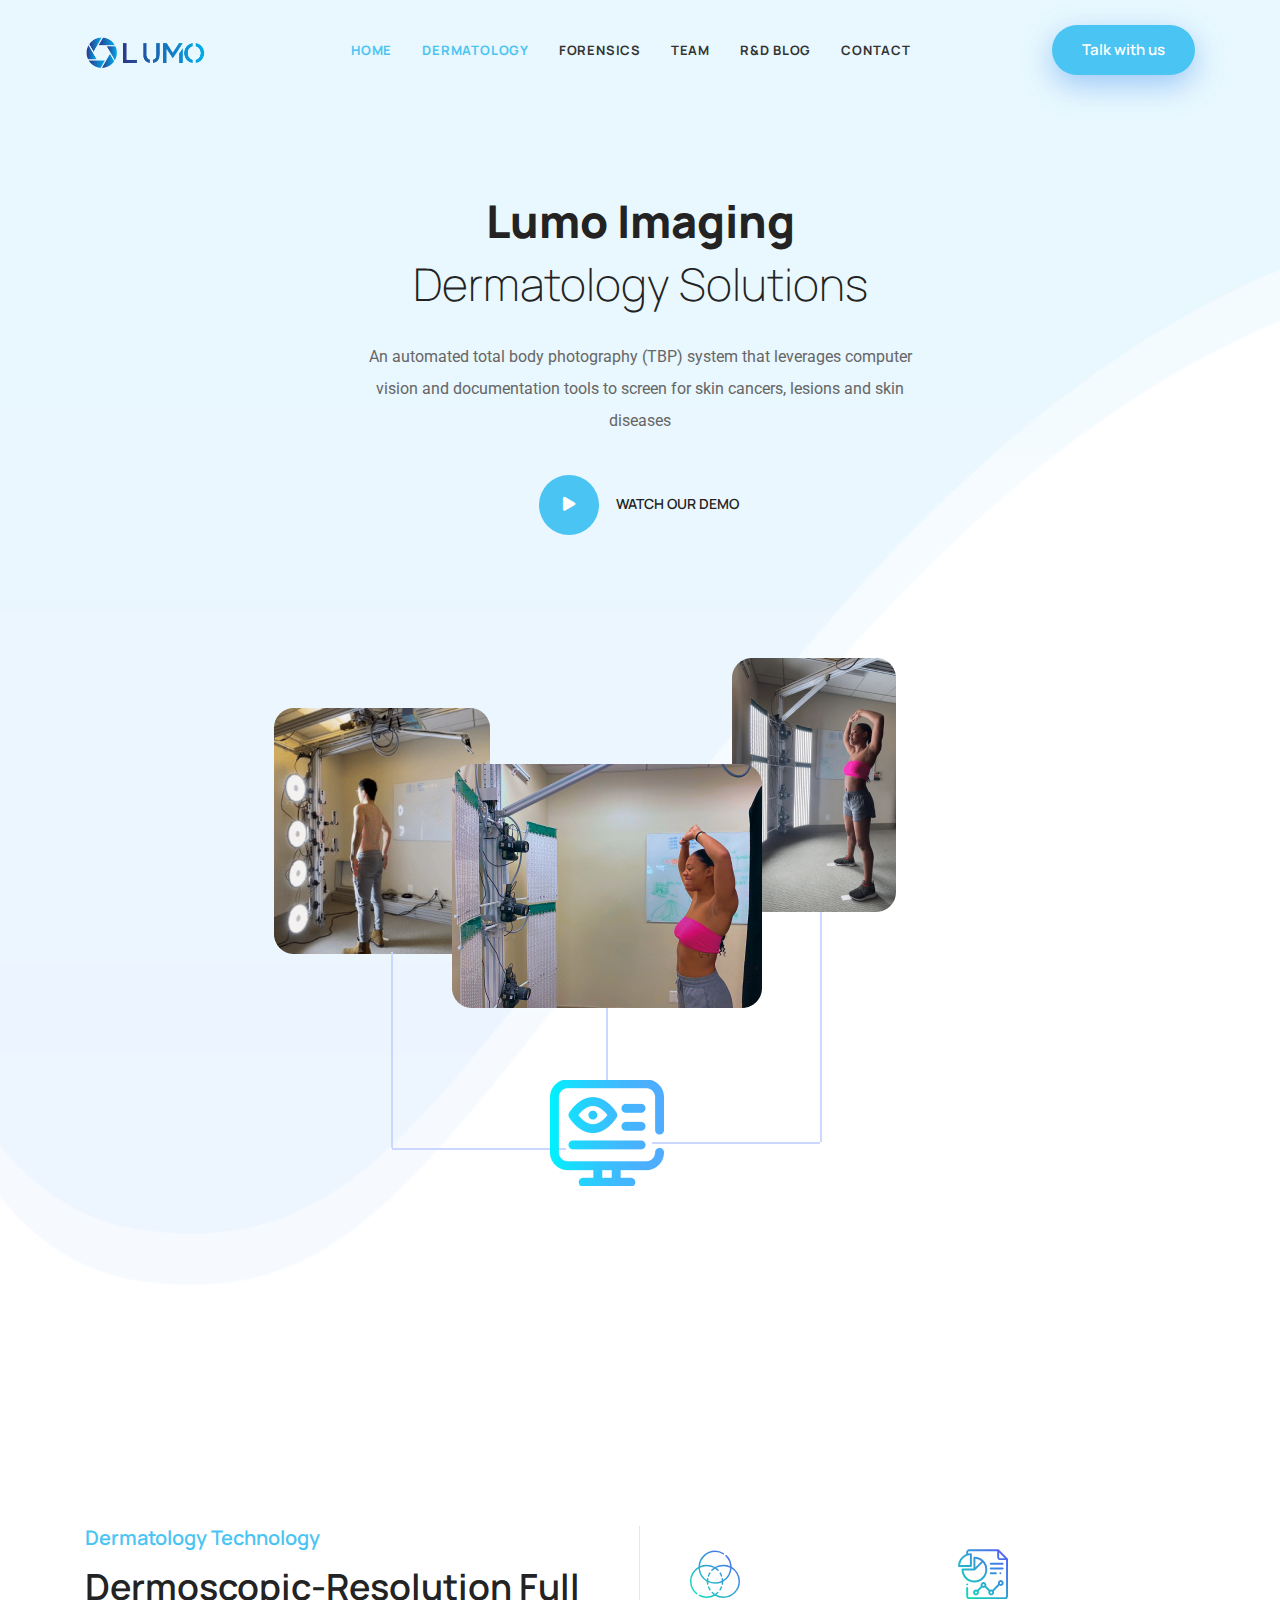
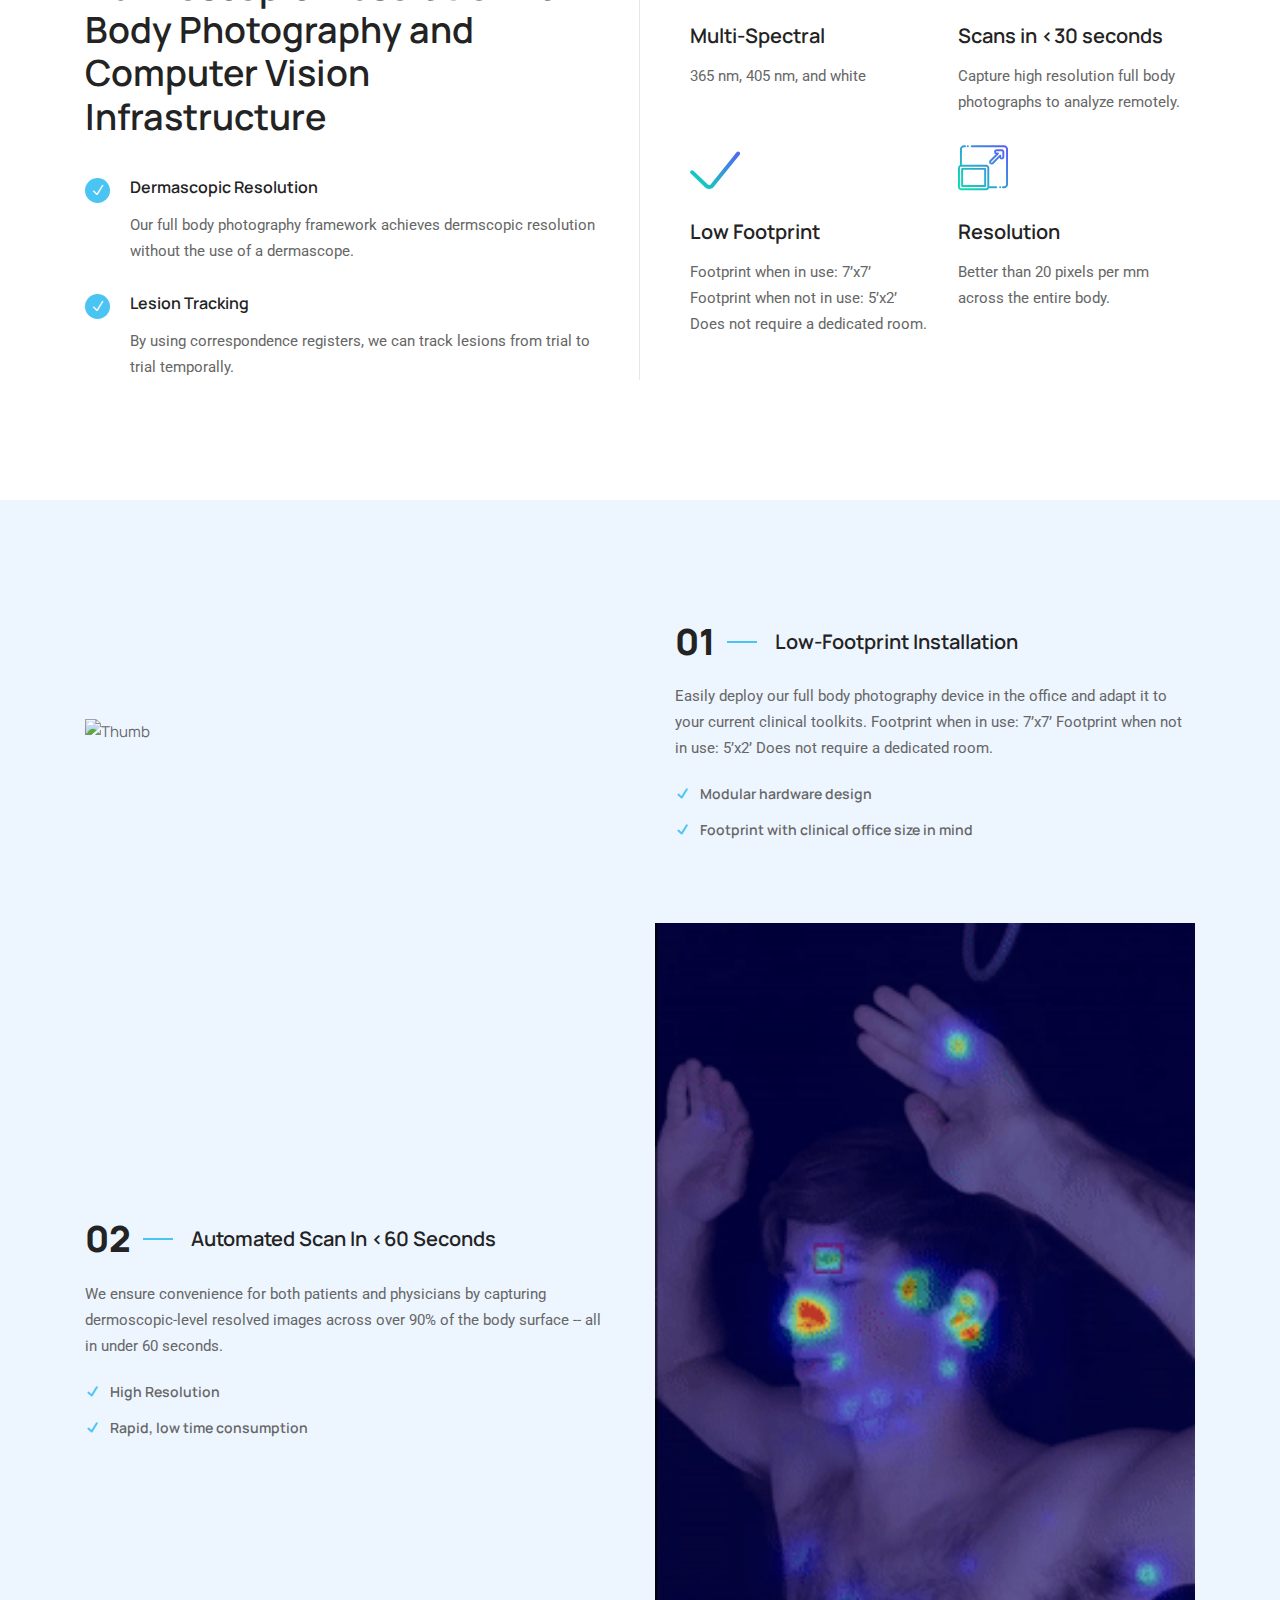
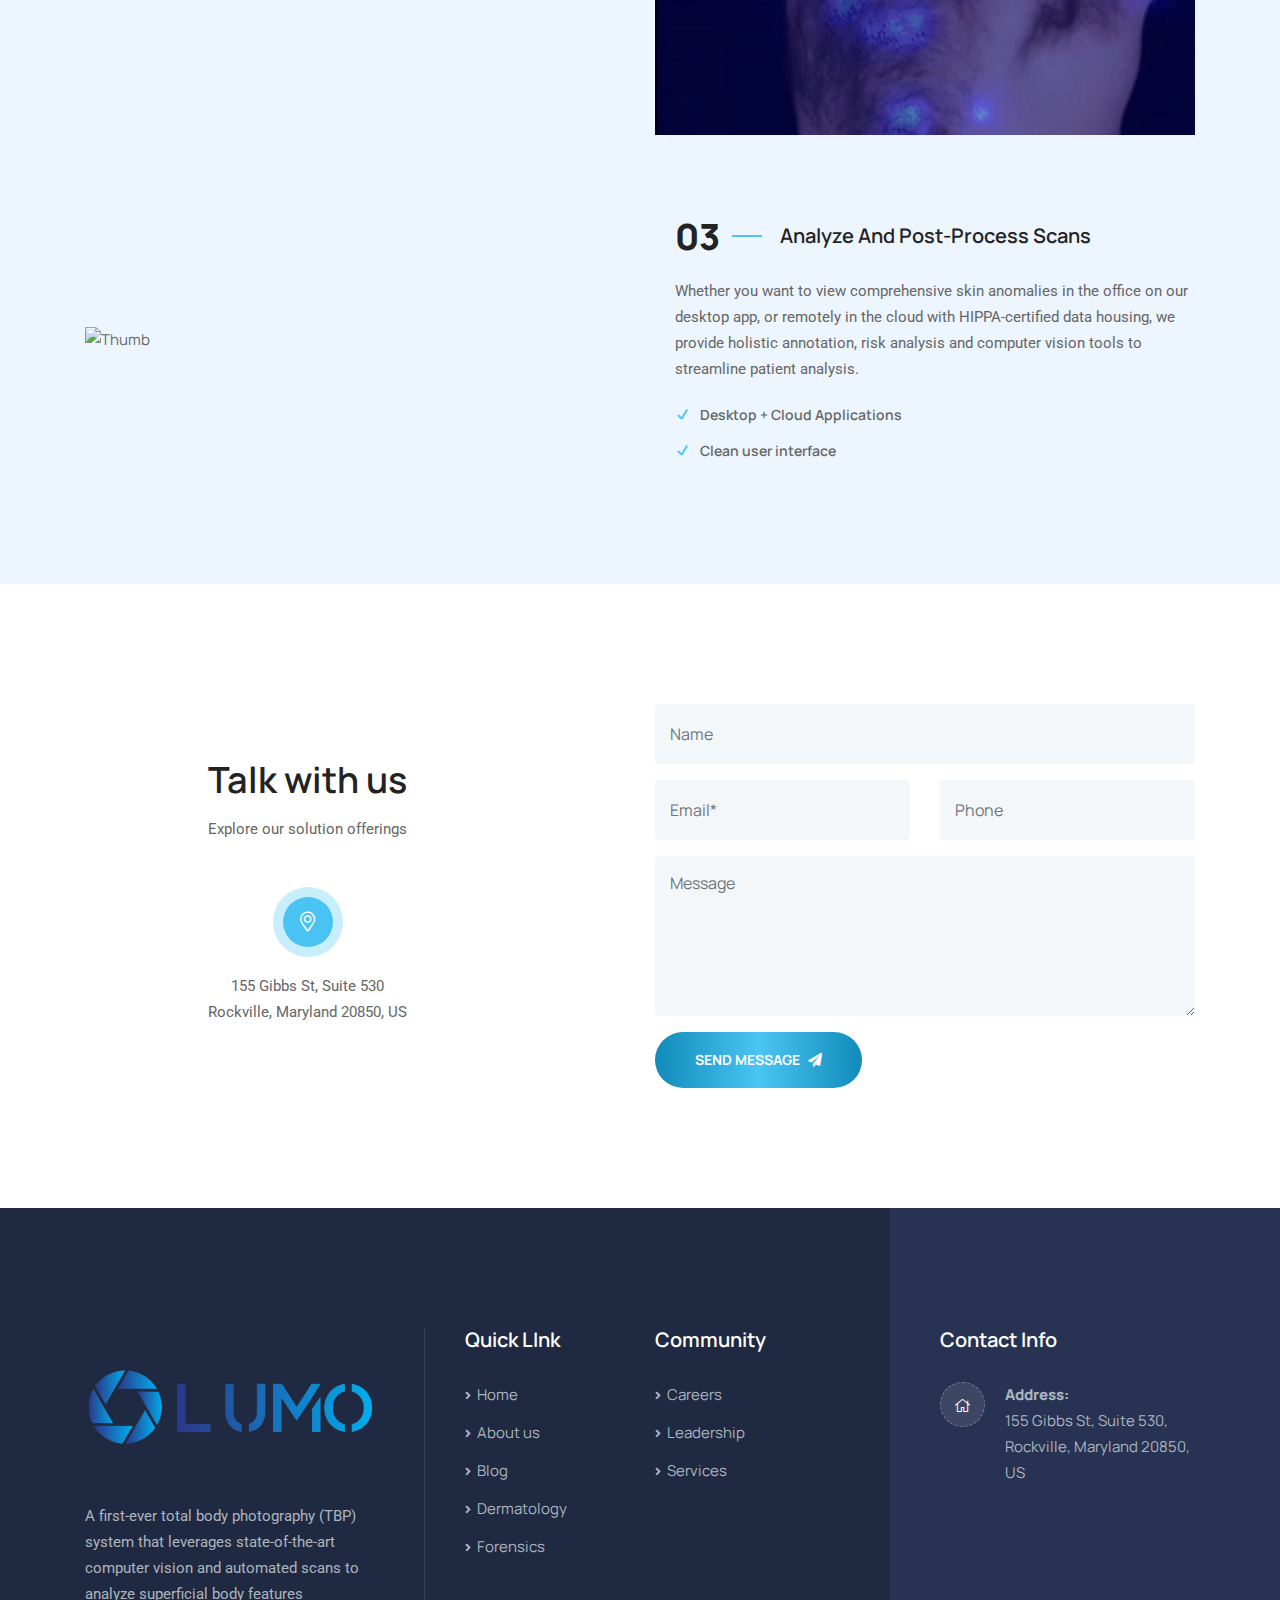
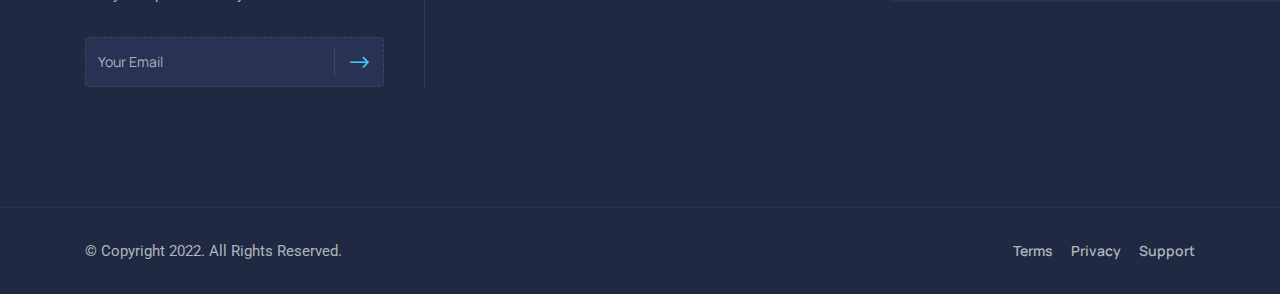
==== dermatology.html @ d95dd2a4 "First final draft of landing page" ====
<!DOCTYPE html>
<html lang="en">

<head>
    <!-- ========== Meta Tags ========== -->
    <meta charset="utf-8">
    <meta http-equiv="X-UA-Compatible" content="IE=edge">
    <meta name="viewport" content="width=device-width, initial-scale=1">
    <meta name="description" content="Lumo Imaging">

    <!-- ========== Page Title ========== -->
    <title>Lumo Imaging - Dermatology</title>

    <!-- ========== Favicon Icon ========== -->
    <link rel="shortcut icon" href="assets/img/lumo-logo.png" type="image/x-icon">

    <!-- ========== Start Stylesheet ========== -->
    <link href="assets/css/bootstrap.min.css" rel="stylesheet" />
    <link href="assets/css/font-awesome.min.css" rel="stylesheet" />
    <link href="assets/css/themify-icons.css" rel="stylesheet" />
    <link href="assets/css/elegant-icons.css" rel="stylesheet" />
    <link href="assets/css/flaticon-set.css" rel="stylesheet" />
    <link href="assets/css/magnific-popup.css" rel="stylesheet" />
    <link href="assets/css/owl.carousel.min.css" rel="stylesheet" />
    <link href="assets/css/owl.theme.default.min.css" rel="stylesheet" />
    <link href="assets/css/animate.css" rel="stylesheet" />
    <link href="assets/css/bootsnav.css" rel="stylesheet" />
    <link href="style.css" rel="stylesheet">
    <link href="assets/css/responsive.css" rel="stylesheet" />
    <!-- ========== End Stylesheet ========== -->

    <!-- HTML5 shim and Respond.js for IE8 support of HTML5 elements and media queries -->
    <!-- WARNING: Respond.js doesn't work if you view the page via file:// -->
    <!--[if lt IE 9]>
      <script src="assets/js/html5/html5shiv.min.js"></script>
      <script src="assets/js/html5/respond.min.js"></script>
    <![endif]-->

</head>

<body>

  <!-- Preloader Start -->
    <div class="se-pre-con"></div>
    <!-- Preloader Ends -->

    <!-- Header 
    ============================================= -->
    <header id="home">

        <!-- Start Navigation -->
        <nav class="navbar navbar-default attr-bg navbar-fixed dark no-background bootsnav">

            <div class="container">

                <!-- Start Atribute Navigation -->
                <div class="attr-nav">
                    <ul>
                        <li class="button"><a href="#">Talk with us</a></li>
                    </ul>
                </div>        
                <!-- End Atribute Navigation -->

                <!-- Start Header Navigation -->
                <div class="navbar-header">
                    <button type="button" class="navbar-toggle" data-toggle="collapse" data-target="#navbar-menu">
                        <i class="fa fa-bars"></i>
                    </button>
                    <a class="navbar-brand" href="index.html">
                        <img src="assets/img/lumo-transp.png" class="logo" alt="Logo">
                    </a>
                </div>
                <!-- End Header Navigation -->

                <!-- Collect the nav links, forms, and other content for toggling -->
                <div class="collapse navbar-collapse" id="navbar-menu">
                    <ul class="nav navbar-nav navbar-center" data-in="#" data-out="#">
                        <li class="dropdown dropdown-right">
                            <a href="index.html" class="dropdown-tole smooth-menu active" data-toggle="" >Home</a>
                            
                        </li>
                        <li>
                            <a class="smooth-menu active" href="dermatology.html">Dermatology</a>
                        </li>
                        <li>
                            <a class="smooth-menu" href="forensics.html">Forensics</a>
                        </li>
                        <li>
                            <a class="smooth-menu" href="index.html#team">Team</a>
                        </li>
                       
                        <li>
                            <a class="smooth-menu" href="index.html#blog">R&D Blog</a>
                        </li>
                        <li>
                            <a class="smooth-menu" href="index.html#contact">Contact</a>
                        </li>
                    </ul>
                </div><!-- /.navbar-collapse -->
            </div>

        </nav>
        <!-- End Navigation -->

    </header>
    <!-- End Header -->

   <!-- Start Banner 
    ============================================= -->
    <div class="banner-area bg-top text-capitalized text-center top-pad-80 auto-height" style="background-image: url(assets/img/shape/2.png);">
        <div class="container">
            <div class="content-box">
                <div class="row align-center">
                    <div class="col-lg-8 offset-lg-2 info">
                        <h2 class="wow fadeInRight" data-wow-defaul="300ms">Lumo Imaging<strong>Dermatology Solutions</strong></h2>
                        <p class="wow fadeInLeft" data-wow-delay="500ms">
                            An automated total body photography (TBP) system that leverages computer vision and documentation tools to screen for skin cancers, lesions and skin diseases
                        </p>
                        <div class="button wow fadeInDown" data-wow-delay="700ms">
                            <a href="https://www.youtube.com/watch?v=owhuBrGIOsE" class="popup-youtube video-btn"><i class="fas fa-play"></i>Watch our demo</a>
                        </div>
                        
                    
                    </div>
                    <div class="col-lg-12">
                        <div class="thumb-inner">
                            <img class="wow fadeInRight" data-wow-delay="900ms" src="assets/img/lumo-derm-img.png" alt="Thumb">
                            
                        </div>
                    </div>
                </div>
            </div>
        </div>
    </div>
    <!-- End Banner -->

    <!-- Star Clients Area
    ============================================= -->
    <div class="clients-area default-padding-top">
        <div class="container">
            <div class="row align-center">
                <div class="col-lg-6 left-info">
                    <ul class="achivement">
                        <li>
                           
                        </li>
                        <li>
                            
                        </li>
                    </ul>
                </div>
              
                
            </div>
        </div>
    </div>
    <!-- End Clients Area -->

    <!-- Star Features Area
    ============================================= -->
        <div id="about" class="about-area default-padding">
        <div class="container">
            <div class="about-items">
                <div class="row align-center">

                    <div class="col-lg-6 default info right-info">
                        <h4>Dermatology Technology</h4>
                        <h2>Dermoscopic-Resolution Full Body Photography and Computer Vision Infrastructure</h2>
                        <ul>
                            <li>
                                <h5>Dermascopic Resolution</h5>
                                <p>
                                    Our full body photography framework achieves dermscopic resolution without the use of a dermascope.
                            </li>
                            <li>
                                <h5>Lesion Tracking</h5>
                                <p>
                                    By using correspondence registers, we can track lesions from trial to trial temporally.
                                </p>
                            </li>
                        </ul>
                    </div>
                
                    <div class="col-lg-6 features-content">
                        <div class="row">
                            <div class="col-lg-6 col-md-6">
                                <div class="item">
                                    <i class="flaticon-rgb"></i>
                                    <h4>Multi-Spectral</h4>
                                    <p>
                                        365 nm, 405 nm, and white
                                    </p>
                                </div>
                            </div>
                            <div class="col-lg-6 col-md-6">
                                <div class="item">
                                    <i class="flaticon-analysis"></i>
                                    <h4>Scans in <30 seconds </h4>
                                    <p>
                                       Capture high resolution full body photographs to analyze remotely.
                                    </p>
                                </div>
                            </div>
                            <div class="col-lg-6 col-md-6">
                                <div class="item">
                                    <i class="flaticon-check"></i>
                                    <h4>Low Footprint</h4>
                                    <p>
                                        Footprint when in use: 7’x7’ Footprint when not in use: 5’x2’ Does not require a dedicated room.  
                                    </p>
                                </div>
                            </div>
                            <div class="col-lg-6 col-md-6">
                                <div class="item">
                                    <i class="flaticon-resolution-2"></i>
                                    <h4>Resolution</h4>
                                    <p>
                                        Better than 20 pixels per mm across the entire body.
                                    </p>
                                </div>
                            </div>
                        </div>
                    </div>

                </div>
            </div>
        </div>
    </div>
    <!-- End About -->


    <!-- Start Overview 
    ============================================= -->
    <div id="overview" class="overview-grid-area relative default-padding bg-gray">
        <div class="container">
            <!-- Single Item -->
            <div class="single-item">
                <div class="row align-center">
                    <div class="col-lg-6 thumb">
                        <img src="assets/img/lumoscangif-2.gif" alt="Thumb">
                    </div>
                    <div class="col-lg-6 info">
                        <h4><span>01</span> Low-Footprint Installation</h4>
                        <p>
                        Easily deploy our full body photography device in the office and adapt it to your current clinical toolkits. Footprint when in use: 7’x7’ Footprint when not in use: 5’x2’ Does not require a dedicated room.
                        </p>
                        <ul>
                            <li>Modular hardware design</li>
                            <li>Footprint with clinical office size in mind</li>
                        </ul>
                    </div>
                </div>
            </div>
            <!-- Single Item -->
            <!-- Single Item -->
            <div class="single-item">
                <div class="row align-center">
                    <div class="col-lg-6 thumb order-lg-last">
                        <img src="assets/img/lumo-saliency-gif-1.gif" alt="Thumb" width = "150%">
                    </div>
                    <div class="col-lg-6 info order-lg-first">
                        <h4><span>02</span>Automated Scan in <60 seconds </h4>
                        <p>
                            We ensure convenience for both patients and physicians by capturing dermoscopic-level resolved images across over 90% of the body surface -- all in under 60 seconds.
                        </p>
                        <ul>
                            <li>High Resolution</li>
                            <li>Rapid, low time consumption</li>
                        </ul>
                    </div>
                </div>
            </div>
            <!-- Single Item -->
            <!-- Single Item -->
            <div class="single-item">
                <div class="row align-center">
                    <div class="col-lg-6 thumb">
                        <img src="assets/img/lumo-ui-gif.gif" alt="Thumb" height = "120%">
                    </div>
                    <div class="col-lg-6 info">
                        <h4><span>03</span> Analyze and Post-Process Scans</h4>
                        <p>
                            Whether you want to view comprehensive skin anomalies in the office on our desktop app, or remotely in the cloud with HIPPA-certified data housing, we provide holistic annotation, risk analysis and computer vision tools to streamline patient analysis.
                        </p>
                        <ul>
                            <li>Desktop + Cloud Applications</li>
                            <li>Clean user interface</li>
                        </ul>
                    </div>
                </div>
            </div>
            <!-- Single Item -->
        </div>
    </div>
    <!-- End Features Area -->

    <!-- Start Overview 
    ============================================= -->
   
    <!-- End Overview -->

     <!-- Star Advanced Features Area
    ============================================= -->
   
    <!-- End Advanced Features Area -->

    <!-- Start Process Area 
    ============================================= -->
   
    <!-- End Process Area -->

    <!-- Start Team 
    ============================================= -->
   
    <!-- End Team Area -->

    <!-- Start Testimonials 
    ============================================= -->
   
    <!-- End Testimonials Area -->

    <!-- Start Pricing 
    ============================================= -->
    
    <!-- End Pricing Area -->

    <!-- Start Blog 
    ============================================= -->
   
    <!-- End Blog -->

    <!-- Start Contact Area 
    ============================================= -->
    <div id="contact" class="contact-area default-padding">
        <div class="container">
            <div class="row align-center">
                <div class="col-lg-5 info">
                    <h2>Talk with us</h2>
                    <p>
                        Explore our solution offerings
                    </p>
                    <ul>
                        <li>
                            <i class="fas fa-map-marker-alt"></i>
                            <p>
                                155 Gibbs St, Suite 530 <br>Rockville, Maryland 20850, US
                            </p>
                        </li>
                        
                    </ul>
                </div>
                <div class="col-lg-6 offset-lg-1 contact-form-box">
                    <div class="form-box">
                        <form action="assets/mail/contact.php" method="POST" class="contact-form">
                            <div class="row">
                                <div class="col-lg-12">
                                    <div class="form-group">
                                        <input class="form-control" id="name" name="name" placeholder="Name" type="text">
                                        <span class="alert-error"></span>
                                    </div>
                                </div>
                            </div>
                            <div class="row">
                                <div class="col-lg-6">
                                    <div class="form-group">
                                        <input class="form-control" id="email" name="email" placeholder="Email*" type="email">
                                        <span class="alert-error"></span>
                                    </div>
                                </div>
                                <div class="col-lg-6">
                                    <div class="form-group">
                                        <input class="form-control" id="phone" name="phone" placeholder="Phone" type="text">
                                        <span class="alert-error"></span>
                                    </div>
                                </div>
                            </div>
                            <div class="row">
                                <div class="col-lg-12">
                                    <div class="form-group comments">
                                        <textarea class="form-control" id="comments" name="comments" placeholder="Message"></textarea>
                                    </div>
                                </div>
                            </div>
                            <div class="row">
                                <div class="col-lg-12">
                                    <button type="submit" name="submit" id="submit">
                                        Send Message <i class="fa fa-paper-plane"></i>
                                    </button>
                                </div>
                            </div>
                            <!-- Alert Message -->
                            <div class="col-lg-12 alert-notification">
                                <div id="message" class="alert-msg"></div>
                            </div>
                        </form>
                    </div>
                </div>
            </div>
        </div>
    </div>
    <!-- End Contact Area -->

    <!-- Start Footer 
    ============================================= -->
    <footer class="bg-dark text-light">
        <div class="container">
            <div class="f-items default-padding">
                <div class="row">
                    <div class="col-lg-4 col-md-6 item">
                        <div class="f-item about">
                            <img src="assets/img/lumo-transp.png" alt="Logo">
                            <p>
                               A first-ever total body photography (TBP) system that leverages state-of-the-art computer vision and automated scans to analyze superficial body features
                            </p>
                            <form action="#">
                                <input type="email" placeholder="Your Email" class="form-control" name="email">
                                <button type="submit"> <i class="arrow_right"></i></button>  
                            </form>
                        </div>
                    </div>
                    <div class="col-lg-2 col-md-6 item">
                        <div class="f-item link">
                            <h4 class="widget-title">Quick LInk</h4>
                            <ul>
                                <li>
                                    <a href="index.html"><i class="fas fa-angle-right"></i> Home</a>
                                </li>
                                <li>
                                    <a href="#"><i class="fas fa-angle-right"></i> About us</a>
                                </li>
                              
                                
                                <li>
                                    <a href="#"><i class="fas fa-angle-right"></i> Blog</a>
                                </li>
                                
                                <li>
                                    <a href="#"><i class="fas fa-angle-right"></i> Dermatology</a>
                                </li>
                                
                                <li>
                                    <a href="#"><i class="fas fa-angle-right"></i> Forensics</a>
                                </li>
                               
                            </ul>
                        </div>
                    </div>
                    <div class="col-lg-3 col-md-6 item">
                        <div class="f-item link">
                            <h4 class="widget-title">Community</h4>
                            <ul>
                                <li>
                                    <a href="#"><i class="fas fa-angle-right"></i> Careers</a>
                                </li>
                                <li>
                                    <a href="#"><i class="fas fa-angle-right"></i> Leadership</a>
                                </li>
                               
                                <li>
                                    <a href="#"><i class="fas fa-angle-right"></i> Services</a>
                                </li>
                                
                            
                            </ul>
                        </div>
                    </div>
                    <div class="col-lg-3 col-md-6 item">
                        <div class="f-item contact-widget">
                            <h4 class="widget-title">Contact Info</h4>
                            <div class="address">
                                <ul>
                                    <li>
                                        <div class="icon">
                                            <i class="fas fa-home"></i>
                                        </div>
                                        <div class="content">
                                            <strong>Address:</strong>
                                            155 Gibbs St, Suite 530, Rockville, Maryland 20850, US
                                        </div>
                                    </li>
                                   
                                        
                                    
                                </ul>
                            </div>
                        </div>
                    </div>
                </div>
            </div>
        </div>
        <!-- Start Footer Bottom -->
        <div class="footer-bottom">
            <div class="container">
                <div class="row">
                    <div class="col-lg-6">
                        <p>&copy; Copyright 2022. All Rights Reserved.</p>
                    </div>
                    <div class="col-lg-6 text-right link">
                        <ul>
                            <li>
                                <a href="#">Terms</a>
                            </li>
                            <li>
                                <a href="#">Privacy</a>
                            </li>
                            <li>
                                <a href="#">Support</a>
                            </li>
                        </ul>
                    </div>
                </div>
            </div>
        </div>
        <!-- End Footer Bottom -->
    </footer>
    <!-- End Footer -->
    
    <!-- jQuery Frameworks
    ============================================= -->
    <script src="assets/js/jquery-1.12.4.min.js"></script>
    <script src="assets/js/popper.min.js"></script>
    <script src="assets/js/bootstrap.min.js"></script>
    <script src="assets/js/jquery.appear.js"></script>
    <script src="assets/js/jquery.easing.min.js"></script>
    <script src="assets/js/jquery.magnific-popup.min.js"></script>
    <script src="assets/js/modernizr.custom.13711.js"></script>
    <script src="assets/js/owl.carousel.min.js"></script>
    <script src="assets/js/wow.min.js"></script>
    <script src="assets/js/progress-bar.min.js"></script>
    <script src="assets/js/isotope.pkgd.min.js"></script>
    <script src="assets/js/imagesloaded.pkgd.min.js"></script>
    <script src="assets/js/count-to.js"></script>
    <script src="assets/js/YTPlayer.min.js"></script>
    <script src="assets/js/bootsnav.js"></script>
    <script src="assets/js/main.js"></script>

</body>
</html>
---- assets/css/themify-icons.css ----
@font-face {
	font-family: 'themify';
	src:url('../fonts/themify.eot?-fvbane');
	src:url('../fonts/themify.eot?#iefix-fvbane') format('embedded-opentype'),
		url('../fonts/themify.woff?-fvbane') format('woff'),
		url('../fonts/themify.ttf?-fvbane') format('truetype'),
		url('../fonts/themify.svg?-fvbane#themify') format('svg');
	font-weight: normal;
	font-style: normal;
}

[class^="ti-"], [class*=" ti-"] {
	font-family: 'themify';
	speak: none;
	font-style: normal;
	font-weight: normal;
	font-variant: normal;
	text-transform: none;
	line-height: 1;

	/* Better Font Rendering =========== */
	-webkit-font-smoothing: antialiased;
	-moz-osx-font-smoothing: grayscale;
}

.ti-wand:before {
	content: "\e600";
}
.ti-volume:before {
	content: "\e601";
}
.ti-user:before {
	content: "\e602";
}
.ti-unlock:before {
	content: "\e603";
}
.ti-unlink:before {
	content: "\e604";
}
.ti-trash:before {
	content: "\e605";
}
.ti-thought:before {
	content: "\e606";
}
.ti-target:before {
	content: "\e607";
}
.ti-tag:before {
	content: "\e608";
}
.ti-tablet:before {
	content: "\e609";
}
.ti-star:before {
	content: "\e60a";
}
.ti-spray:before {
	content: "\e60b";
}
.ti-signal:before {
	content: "\e60c";
}
.ti-shopping-cart:before {
	content: "\e60d";
}
.ti-shopping-cart-full:before {
	content: "\e60e";
}
.ti-settings:before {
	content: "\e60f";
}
.ti-search:before {
	content: "\e610";
}
.ti-zoom-in:before {
	content: "\e611";
}
.ti-zoom-out:before {
	content: "\e612";
}
.ti-cut:before {
	content: "\e613";
}
.ti-ruler:before {
	content: "\e614";
}
.ti-ruler-pencil:before {
	content: "\e615";
}
.ti-ruler-alt:before {
	content: "\e616";
}
.ti-bookmark:before {
	content: "\e617";
}
.ti-bookmark-alt:before {
	content: "\e618";
}
.ti-reload:before {
	content: "\e619";
}
.ti-plus:before {
	content: "\e61a";
}
.ti-pin:before {
	content: "\e61b";
}
.ti-pencil:before {
	content: "\e61c";
}
.ti-pencil-alt:before {
	content: "\e61d";
}
.ti-paint-roller:before {
	content: "\e61e";
}
.ti-paint-bucket:before {
	content: "\e61f";
}
.ti-na:before {
	content: "\e620";
}
.ti-mobile:before {
	content: "\e621";
}
.ti-minus:before {
	content: "\e622";
}
.ti-medall:before {
	content: "\e623";
}
.ti-medall-alt:before {
	content: "\e624";
}
.ti-marker:before {
	content: "\e625";
}
.ti-marker-alt:before {
	content: "\e626";
}
.ti-arrow-up:before {
	content: "\e627";
}
.ti-arrow-right:before {
	content: "\e628";
}
.ti-arrow-left:before {
	content: "\e629";
}
.ti-arrow-down:before {
	content: "\e62a";
}
.ti-lock:before {
	content: "\e62b";
}
.ti-location-arrow:before {
	content: "\e62c";
}
.ti-link:before {
	content: "\e62d";
}
.ti-layout:before {
	content: "\e62e";
}
.ti-layers:before {
	content: "\e62f";
}
.ti-layers-alt:before {
	content: "\e630";
}
.ti-key:before {
	content: "\e631";
}
.ti-import:before {
	content: "\e632";
}
.ti-image:before {
	content: "\e633";
}
.ti-heart:before {
	content: "\e634";
}
.ti-heart-broken:before {
	content: "\e635";
}
.ti-hand-stop:before {
	content: "\e636";
}
.ti-hand-open:before {
	content: "\e637";
}
.ti-hand-drag:before {
	content: "\e638";
}
.ti-folder:before {
	content: "\e639";
}
.ti-flag:before {
	content: "\e63a";
}
.ti-flag-alt:before {
	content: "\e63b";
}
.ti-flag-alt-2:before {
	content: "\e63c";
}
.ti-eye:before {
	content: "\e63d";
}
.ti-export:before {
	content: "\e63e";
}
.ti-exchange-vertical:before {
	content: "\e63f";
}
.ti-desktop:before {
	content: "\e640";
}
.ti-cup:before {
	content: "\e641";
}
.ti-crown:before {
	content: "\e642";
}
.ti-comments:before {
	content: "\e643";
}
.ti-comment:before {
	content: "\e644";
}
.ti-comment-alt:before {
	content: "\e645";
}
.ti-close:before {
	content: "\e646";
}
.ti-clip:before {
	content: "\e647";
}
.ti-angle-up:before {
	content: "\e648";
}
.ti-angle-right:before {
	content: "\e649";
}
.ti-angle-left:before {
	content: "\e64a";
}
.ti-angle-down:before {
	content: "\e64b";
}
.ti-check:before {
	content: "\e64c";
}
.ti-check-box:before {
	content: "\e64d";
}
.ti-camera:before {
	content: "\e64e";
}
.ti-announcement:before {
	content: "\e64f";
}
.ti-brush:before {
	content: "\e650";
}
.ti-briefcase:before {
	content: "\e651";
}
.ti-bolt:before {
	content: "\e652";
}
.ti-bolt-alt:before {
	content: "\e653";
}
.ti-blackboard:before {
	content: "\e654";
}
.ti-bag:before {
	content: "\e655";
}
.ti-move:before {
	content: "\e656";
}
.ti-arrows-vertical:before {
	content: "\e657";
}
.ti-arrows-horizontal:before {
	content: "\e658";
}
.ti-fullscreen:before {
	content: "\e659";
}
.ti-arrow-top-right:before {
	content: "\e65a";
}
.ti-arrow-top-left:before {
	content: "\e65b";
}
.ti-arrow-circle-up:before {
	content: "\e65c";
}
.ti-arrow-circle-right:before {
	content: "\e65d";
}
.ti-arrow-circle-left:before {
	content: "\e65e";
}
.ti-arrow-circle-down:before {
	content: "\e65f";
}
.ti-angle-double-up:before {
	content: "\e660";
}
.ti-angle-double-right:before {
	content: "\e661";
}
.ti-angle-double-left:before {
	content: "\e662";
}
.ti-angle-double-down:before {
	content: "\e663";
}
.ti-zip:before {
	content: "\e664";
}
.ti-world:before {
	content: "\e665";
}
.ti-wheelchair:before {
	content: "\e666";
}
.ti-view-list:before {
	content: "\e667";
}
.ti-view-list-alt:before {
	content: "\e668";
}
.ti-view-grid:before {
	content: "\e669";
}
.ti-uppercase:before {
	content: "\e66a";
}
.ti-upload:before {
	content: "\e66b";
}
.ti-underline:before {
	content: "\e66c";
}
.ti-truck:before {
	content: "\e66d";
}
.ti-timer:before {
	content: "\e66e";
}
.ti-ticket:before {
	content: "\e66f";
}
.ti-thumb-up:before {
	content: "\e670";
}
.ti-thumb-down:before {
	content: "\e671";
}
.ti-text:before {
	content: "\e672";
}
.ti-stats-up:before {
	content: "\e673";
}
.ti-stats-down:before {
	content: "\e674";
}
.ti-split-v:before {
	content: "\e675";
}
.ti-split-h:before {
	content: "\e676";
}
.ti-smallcap:before {
	content: "\e677";
}
.ti-shine:before {
	content: "\e678";
}
.ti-shift-right:before {
	content: "\e679";
}
.ti-shift-left:before {
	content: "\e67a";
}
.ti-shield:before {
	content: "\e67b";
}
.ti-notepad:before {
	content: "\e67c";
}
.ti-server:before {
	content: "\e67d";
}
.ti-quote-right:before {
	content: "\e67e";
}
.ti-quote-left:before {
	content: "\e67f";
}
.ti-pulse:before {
	content: "\e680";
}
.ti-printer:before {
	content: "\e681";
}
.ti-power-off:before {
	content: "\e682";
}
.ti-plug:before {
	content: "\e683";
}
.ti-pie-chart:before {
	content: "\e684";
}
.ti-paragraph:before {
	content: "\e685";
}
.ti-panel:before {
	content: "\e686";
}
.ti-package:before {
	content: "\e687";
}
.ti-music:before {
	content: "\e688";
}
.ti-music-alt:before {
	content: "\e689";
}
.ti-mouse:before {
	content: "\e68a";
}
.ti-mouse-alt:before {
	content: "\e68b";
}
.ti-money:before {
	content: "\e68c";
}
.ti-microphone:before {
	content: "\e68d";
}
.ti-menu:before {
	content: "\e68e";
}
.ti-menu-alt:before {
	content: "\e68f";
}
.ti-map:before {
	content: "\e690";
}
.ti-map-alt:before {
	content: "\e691";
}
.ti-loop:before {
	content: "\e692";
}
.ti-location-pin:before {
	content: "\e693";
}
.ti-list:before {
	content: "\e694";
}
.ti-light-bulb:before {
	content: "\e695";
}
.ti-Italic:before {
	content: "\e696";
}
.ti-info:before {
	content: "\e697";
}
.ti-infinite:before {
	content: "\e698";
}
.ti-id-badge:before {
	content: "\e699";
}
.ti-hummer:before {
	content: "\e69a";
}
.ti-home:before {
	content: "\e69b";
}
.ti-help:before {
	content: "\e69c";
}
.ti-headphone:before {
	content: "\e69d";
}
.ti-harddrives:before {
	content: "\e69e";
}
.ti-harddrive:before {
	content: "\e69f";
}
.ti-gift:before {
	content: "\e6a0";
}
.ti-game:before {
	content: "\e6a1";
}
.ti-filter:before {
	content: "\e6a2";
}
.ti-files:before {
	content: "\e6a3";
}
.ti-file:before {
	content: "\e6a4";
}
.ti-eraser:before {
	content: "\e6a5";
}
.ti-envelope:before {
	content: "\e6a6";
}
.ti-download:before {
	content: "\e6a7";
}
.ti-direction:before {
	content: "\e6a8";
}
.ti-direction-alt:before {
	content: "\e6a9";
}
.ti-dashboard:before {
	content: "\e6aa";
}
.ti-control-stop:before {
	content: "\e6ab";
}
.ti-control-shuffle:before {
	content: "\e6ac";
}
.ti-control-play:before {
	content: "\e6ad";
}
.ti-control-pause:before {
	content: "\e6ae";
}
.ti-control-forward:before {
	content: "\e6af";
}
.ti-control-backward:before {
	content: "\e6b0";
}
.ti-cloud:before {
	content: "\e6b1";
}
.ti-cloud-up:before {
	content: "\e6b2";
}
.ti-cloud-down:before {
	content: "\e6b3";
}
.ti-clipboard:before {
	content: "\e6b4";
}
.ti-car:before {
	content: "\e6b5";
}
.ti-calendar:before {
	content: "\e6b6";
}
.ti-book:before {
	content: "\e6b7";
}
.ti-bell:before {
	content: "\e6b8";
}
.ti-basketball:before {
	content: "\e6b9";
}
.ti-bar-chart:before {
	content: "\e6ba";
}
.ti-bar-chart-alt:before {
	content: "\e6bb";
}
.ti-back-right:before {
	content: "\e6bc";
}
.ti-back-left:before {
	content: "\e6bd";
}
.ti-arrows-corner:before {
	content: "\e6be";
}
.ti-archive:before {
	content: "\e6bf";
}
.ti-anchor:before {
	content: "\e6c0";
}
.ti-align-right:before {
	content: "\e6c1";
}
.ti-align-left:before {
	content: "\e6c2";
}
.ti-align-justify:before {
	content: "\e6c3";
}
.ti-align-center:before {
	content: "\e6c4";
}
.ti-alert:before {
	content: "\e6c5";
}
.ti-alarm-clock:before {
	content: "\e6c6";
}
.ti-agenda:before {
	content: "\e6c7";
}
.ti-write:before {
	content: "\e6c8";
}
.ti-window:before {
	content: "\e6c9";
}
.ti-widgetized:before {
	content: "\e6ca";
}
.ti-widget:before {
	content: "\e6cb";
}
.ti-widget-alt:before {
	content: "\e6cc";
}
.ti-wallet:before {
	content: "\e6cd";
}
.ti-video-clapper:before {
	content: "\e6ce";
}
.ti-video-camera:before {
	content: "\e6cf";
}
.ti-vector:before {
	content: "\e6d0";
}
.ti-themify-logo:before {
	content: "\e6d1";
}
.ti-themify-favicon:before {
	content: "\e6d2";
}
.ti-themify-favicon-alt:before {
	content: "\e6d3";
}
.ti-support:before {
	content: "\e6d4";
}
.ti-stamp:before {
	content: "\e6d5";
}
.ti-split-v-alt:before {
	content: "\e6d6";
}
.ti-slice:before {
	content: "\e6d7";
}
.ti-shortcode:before {
	content: "\e6d8";
}
.ti-shift-right-alt:before {
	content: "\e6d9";
}
.ti-shift-left-alt:before {
	content: "\e6da";
}
.ti-ruler-alt-2:before {
	content: "\e6db";
}
.ti-receipt:before {
	content: "\e6dc";
}
.ti-pin2:before {
	content: "\e6dd";
}
.ti-pin-alt:before {
	content: "\e6de";
}
.ti-pencil-alt2:before {
	content: "\e6df";
}
.ti-palette:before {
	content: "\e6e0";
}
.ti-more:before {
	content: "\e6e1";
}
.ti-more-alt:before {
	content: "\e6e2";
}
.ti-microphone-alt:before {
	content: "\e6e3";
}
.ti-magnet:before {
	content: "\e6e4";
}
.ti-line-double:before {
	content: "\e6e5";
}
.ti-line-dotted:before {
	content: "\e6e6";
}
.ti-line-dashed:before {
	content: "\e6e7";
}
.ti-layout-width-full:before {
	content: "\e6e8";
}
.ti-layout-width-default:before {
	content: "\e6e9";
}
.ti-layout-width-default-alt:before {
	content: "\e6ea";
}
.ti-layout-tab:before {
	content: "\e6eb";
}
.ti-layout-tab-window:before {
	content: "\e6ec";
}
.ti-layout-tab-v:before {
	content: "\e6ed";
}
.ti-layout-tab-min:before {
	content: "\e6ee";
}
.ti-layout-slider:before {
	content: "\e6ef";
}
.ti-layout-slider-alt:before {
	content: "\e6f0";
}
.ti-layout-sidebar-right:before {
	content: "\e6f1";
}
.ti-layout-sidebar-none:before {
	content: "\e6f2";
}
.ti-layout-sidebar-left:before {
	content: "\e6f3";
}
.ti-layout-placeholder:before {
	content: "\e6f4";
}
.ti-layout-menu:before {
	content: "\e6f5";
}
.ti-layout-menu-v:before {
	content: "\e6f6";
}
.ti-layout-menu-separated:before {
	content: "\e6f7";
}
.ti-layout-menu-full:before {
	content: "\e6f8";
}
.ti-layout-media-right-alt:before {
	content: "\e6f9";
}
.ti-layout-media-right:before {
	content: "\e6fa";
}
.ti-layout-media-overlay:before {
	content: "\e6fb";
}
.ti-layout-media-overlay-alt:before {
	content: "\e6fc";
}
.ti-layout-media-overlay-alt-2:before {
	content: "\e6fd";
}
.ti-layout-media-left-alt:before {
	content: "\e6fe";
}
.ti-layout-media-left:before {
	content: "\e6ff";
}
.ti-layout-media-center-alt:before {
	content: "\e700";
}
.ti-layout-media-center:before {
	content: "\e701";
}
.ti-layout-list-thumb:before {
	content: "\e702";
}
.ti-layout-list-thumb-alt:before {
	content: "\e703";
}
.ti-layout-list-post:before {
	content: "\e704";
}
.ti-layout-list-large-image:before {
	content: "\e705";
}
.ti-layout-line-solid:before {
	content: "\e706";
}
.ti-layout-grid4:before {
	content: "\e707";
}
.ti-layout-grid3:before {
	content: "\e708";
}
.ti-layout-grid2:before {
	content: "\e709";
}
.ti-layout-grid2-thumb:before {
	content: "\e70a";
}
.ti-layout-cta-right:before {
	content: "\e70b";
}
.ti-layout-cta-left:before {
	content: "\e70c";
}
.ti-layout-cta-center:before {
	content: "\e70d";
}
.ti-layout-cta-btn-right:before {
	content: "\e70e";
}
.ti-layout-cta-btn-left:before {
	content: "\e70f";
}
.ti-layout-column4:before {
	content: "\e710";
}
.ti-layout-column3:before {
	content: "\e711";
}
.ti-layout-column2:before {
	content: "\e712";
}
.ti-layout-accordion-separated:before {
	content: "\e713";
}
.ti-layout-accordion-merged:before {
	content: "\e714";
}
.ti-layout-accordion-list:before {
	content: "\e715";
}
.ti-ink-pen:before {
	content: "\e716";
}
.ti-info-alt:before {
	content: "\e717";
}
.ti-help-alt:before {
	content: "\e718";
}
.ti-headphone-alt:before {
	content: "\e719";
}
.ti-hand-point-up:before {
	content: "\e71a";
}
.ti-hand-point-right:before {
	content: "\e71b";
}
.ti-hand-point-left:before {
	content: "\e71c";
}
.ti-hand-point-down:before {
	content: "\e71d";
}
.ti-gallery:before {
	content: "\e71e";
}
.ti-face-smile:before {
	content: "\e71f";
}
.ti-face-sad:before {
	content: "\e720";
}
.ti-credit-card:before {
	content: "\e721";
}
.ti-control-skip-forward:before {
	content: "\e722";
}
.ti-control-skip-backward:before {
	content: "\e723";
}
.ti-control-record:before {
	content: "\e724";
}
.ti-control-eject:before {
	content: "\e725";
}
.ti-comments-smiley:before {
	content: "\e726";
}
.ti-brush-alt:before {
	content: "\e727";
}
.ti-youtube:before {
	content: "\e728";
}
.ti-vimeo:before {
	content: "\e729";
}
.ti-twitter:before {
	content: "\e72a";
}
.ti-time:before {
	content: "\e72b";
}
.ti-tumblr:before {
	content: "\e72c";
}
.ti-skype:before {
	content: "\e72d";
}
.ti-share:before {
	content: "\e72e";
}
.ti-share-alt:before {
	content: "\e72f";
}
.ti-rocket:before {
	content: "\e730";
}
.ti-pinterest:before {
	content: "\e731";
}
.ti-new-window:before {
	content: "\e732";
}
.ti-microsoft:before {
	content: "\e733";
}
.ti-list-ol:before {
	content: "\e734";
}
.ti-linkedin:before {
	content: "\e735";
}
.ti-layout-sidebar-2:before {
	content: "\e736";
}
.ti-layout-grid4-alt:before {
	content: "\e737";
}
.ti-layout-grid3-alt:before {
	content: "\e738";
}
.ti-layout-grid2-alt:before {
	content: "\e739";
}
.ti-layout-column4-alt:before {
	content: "\e73a";
}
.ti-layout-column3-alt:before {
	content: "\e73b";
}
.ti-layout-column2-alt:before {
	content: "\e73c";
}
.ti-instagram:before {
	content: "\e73d";
}
.ti-google:before {
	content: "\e73e";
}
.ti-github:before {
	content: "\e73f";
}
.ti-flickr:before {
	content: "\e740";
}
.ti-facebook:before {
	content: "\e741";
}
.ti-dropbox:before {
	content: "\e742";
}
.ti-dribbble:before {
	content: "\e743";
}
.ti-apple:before {
	content: "\e744";
}
.ti-android:before {
	content: "\e745";
}
.ti-save:before {
	content: "\e746";
}
.ti-save-alt:before {
	content: "\e747";
}
.ti-yahoo:before {
	content: "\e748";
}
.ti-wordpress:before {
	content: "\e749";
}
.ti-vimeo-alt:before {
	content: "\e74a";
}
.ti-twitter-alt:before {
	content: "\e74b";
}
.ti-tumblr-alt:before {
	content: "\e74c";
}
.ti-trello:before {
	content: "\e74d";
}
.ti-stack-overflow:before {
	content: "\e74e";
}
.ti-soundcloud:before {
	content: "\e74f";
}
.ti-sharethis:before {
	content: "\e750";
}
.ti-sharethis-alt:before {
	content: "\e751";
}
.ti-reddit:before {
	content: "\e752";
}
.ti-pinterest-alt:before {
	content: "\e753";
}
.ti-microsoft-alt:before {
	content: "\e754";
}
.ti-linux:before {
	content: "\e755";
}
.ti-jsfiddle:before {
	content: "\e756";
}
.ti-joomla:before {
	content: "\e757";
}
.ti-html5:before {
	content: "\e758";
}
.ti-flickr-alt:before {
	content: "\e759";
}
.ti-email:before {
	content: "\e75a";
}
.ti-drupal:before {
	content: "\e75b";
}
.ti-dropbox-alt:before {
	content: "\e75c";
}
.ti-css3:before {
	content: "\e75d";
}
.ti-rss:before {
	content: "\e75e";
}
.ti-rss-alt:before {
	content: "\e75f";
}
---- assets/css/elegant-icons.css ----
@font-face {
	font-family: 'ElegantIcons';
	src:url('../fonts/ElegantIcons.eot');
	src:url('../fonts/ElegantIcons.eot?#iefix') format('embedded-opentype'),
		url('../fonts/ElegantIcons.woff') format('woff'),
		url('../fonts/ElegantIcons.ttf') format('truetype'),
		url('../fonts/ElegantIcons.svg#ElegantIcons') format('svg');
	font-weight: normal;
	font-style: normal;
}

@media screen and (-webkit-min-device-pixel-ratio:0) {
  @font-face {
    font-family: "ElegantIcons";
    src: url("./ElegantIcons.svg#ElegantIcons") format("svg");
  }
}

/* Use the following CSS code if you want to use data attributes for inserting your icons */
[data-icon]:before {
	font-family: 'ElegantIcons';
	content: attr(data-icon);
	speak: none;
	font-weight: normal;
	font-variant: normal;
	text-transform: none;
	line-height: 1;
	-webkit-font-smoothing: antialiased;
	-moz-osx-font-smoothing: grayscale;
}

/* Use the following CSS code if you want to have a class per icon */
/*
Instead of a list of all class selectors,
you can use the generic selector below, but it's slower:
[class*="your-class-prefix"] {
*/

.arrow_up, .arrow_down, .arrow_left, .arrow_right, .arrow_left-up, .arrow_right-up, .arrow_right-down, .arrow_left-down, .arrow-up-down, .arrow_up-down_alt, .arrow_left-right_alt, .arrow_left-right, .arrow_expand_alt2, .arrow_expand_alt, .arrow_condense, .arrow_expand, .arrow_move, .arrow_carrot-up, .arrow_carrot-down, .arrow_carrot-left, .arrow_carrot-right, .arrow_carrot-2up, .arrow_carrot-2down, .arrow_carrot-2left, .arrow_carrot-2right, .arrow_carrot-up_alt2, .arrow_carrot-down_alt2, .arrow_carrot-left_alt2, .arrow_carrot-right_alt2, .arrow_carrot-2up_alt2, .arrow_carrot-2down_alt2, .arrow_carrot-2left_alt2, .arrow_carrot-2right_alt2, .arrow_triangle-up, .arrow_triangle-down, .arrow_triangle-left, .arrow_triangle-right, .arrow_triangle-up_alt2, .arrow_triangle-down_alt2, .arrow_triangle-left_alt2, .arrow_triangle-right_alt2, .arrow_back, .icon_minus-06, .icon_plus, .icon_close, .icon_check, .icon_minus_alt2, .icon_plus_alt2, .icon_close_alt2, .icon_check_alt2, .icon_zoom-out_alt, .icon_zoom-in_alt, .icon_search, .icon_box-empty, .icon_box-selected, .icon_minus-box, .icon_plus-box, .icon_box-checked, .icon_circle-empty, .icon_circle-slelected, .icon_stop_alt2, .icon_stop, .icon_pause_alt2, .icon_pause, .icon_menu, .icon_menu-square_alt2, .icon_menu-circle_alt2, .icon_ul, .icon_ol, .icon_adjust-horiz, .icon_adjust-vert, .icon_document_alt, .icon_documents_alt, .icon_pencil, .icon_pencil-edit_alt, .icon_pencil-edit, .icon_folder-alt, .icon_folder-open_alt, .icon_folder-add_alt, .icon_info_alt, .icon_error-oct_alt, .icon_error-circle_alt, .icon_error-triangle_alt, .icon_question_alt2, .icon_question, .icon_comment_alt, .icon_chat_alt, .icon_vol-mute_alt, .icon_volume-low_alt, .icon_volume-high_alt, .icon_quotations, .icon_quotations_alt2, .icon_clock_alt, .icon_lock_alt, .icon_lock-open_alt, .icon_key_alt, .icon_cloud_alt, .icon_cloud-upload_alt, .icon_cloud-download_alt, .icon_image, .icon_images, .icon_lightbulb_alt, .icon_gift_alt, .icon_house_alt, .icon_genius, .icon_mobile, .icon_tablet, .icon_laptop, .icon_desktop, .icon_camera_alt, .icon_mail_alt, .icon_cone_alt, .icon_ribbon_alt, .icon_bag_alt, .icon_creditcard, .icon_cart_alt, .icon_paperclip, .icon_tag_alt, .icon_tags_alt, .icon_trash_alt, .icon_cursor_alt, .icon_mic_alt, .icon_compass_alt, .icon_pin_alt, .icon_pushpin_alt, .icon_map_alt, .icon_drawer_alt, .icon_toolbox_alt, .icon_book_alt, .icon_calendar, .icon_film, .icon_table, .icon_contacts_alt, .icon_headphones, .icon_lifesaver, .icon_piechart, .icon_refresh, .icon_link_alt, .icon_link, .icon_loading, .icon_blocked, .icon_archive_alt, .icon_heart_alt, .icon_star_alt, .icon_star-half_alt, .icon_star, .icon_star-half, .icon_tools, .icon_tool, .icon_cog, .icon_cogs, .arrow_up_alt, .arrow_down_alt, .arrow_left_alt, .arrow_right_alt, .arrow_left-up_alt, .arrow_right-up_alt, .arrow_right-down_alt, .arrow_left-down_alt, .arrow_condense_alt, .arrow_expand_alt3, .arrow_carrot_up_alt, .arrow_carrot-down_alt, .arrow_carrot-left_alt, .arrow_carrot-right_alt, .arrow_carrot-2up_alt, .arrow_carrot-2dwnn_alt, .arrow_carrot-2left_alt, .arrow_carrot-2right_alt, .arrow_triangle-up_alt, .arrow_triangle-down_alt, .arrow_triangle-left_alt, .arrow_triangle-right_alt, .icon_minus_alt, .icon_plus_alt, .icon_close_alt, .icon_check_alt, .icon_zoom-out, .icon_zoom-in, .icon_stop_alt, .icon_menu-square_alt, .icon_menu-circle_alt, .icon_document, .icon_documents, .icon_pencil_alt, .icon_folder, .icon_folder-open, .icon_folder-add, .icon_folder_upload, .icon_folder_download, .icon_info, .icon_error-circle, .icon_error-oct, .icon_error-triangle, .icon_question_alt, .icon_comment, .icon_chat, .icon_vol-mute, .icon_volume-low, .icon_volume-high, .icon_quotations_alt, .icon_clock, .icon_lock, .icon_lock-open, .icon_key, .icon_cloud, .icon_cloud-upload, .icon_cloud-download, .icon_lightbulb, .icon_gift, .icon_house, .icon_camera, .icon_mail, .icon_cone, .icon_ribbon, .icon_bag, .icon_cart, .icon_tag, .icon_tags, .icon_trash, .icon_cursor, .icon_mic, .icon_compass, .icon_pin, .icon_pushpin, .icon_map, .icon_drawer, .icon_toolbox, .icon_book, .icon_contacts, .icon_archive, .icon_heart, .icon_profile, .icon_group, .icon_grid-2x2, .icon_grid-3x3, .icon_music, .icon_pause_alt, .icon_phone, .icon_upload, .icon_download, .social_facebook, .social_twitter, .social_pinterest, .social_googleplus, .social_tumblr, .social_tumbleupon, .social_wordpress, .social_instagram, .social_dribbble, .social_vimeo, .social_linkedin, .social_rss, .social_deviantart, .social_share, .social_myspace, .social_skype, .social_youtube, .social_picassa, .social_googledrive, .social_flickr, .social_blogger, .social_spotify, .social_delicious, .social_facebook_circle, .social_twitter_circle, .social_pinterest_circle, .social_googleplus_circle, .social_tumblr_circle, .social_stumbleupon_circle, .social_wordpress_circle, .social_instagram_circle, .social_dribbble_circle, .social_vimeo_circle, .social_linkedin_circle, .social_rss_circle, .social_deviantart_circle, .social_share_circle, .social_myspace_circle, .social_skype_circle, .social_youtube_circle, .social_picassa_circle, .social_googledrive_alt2, .social_flickr_circle, .social_blogger_circle, .social_spotify_circle, .social_delicious_circle, .social_facebook_square, .social_twitter_square, .social_pinterest_square, .social_googleplus_square, .social_tumblr_square, .social_stumbleupon_square, .social_wordpress_square, .social_instagram_square, .social_dribbble_square, .social_vimeo_square, .social_linkedin_square, .social_rss_square, .social_deviantart_square, .social_share_square, .social_myspace_square, .social_skype_square, .social_youtube_square, .social_picassa_square, .social_googledrive_square, .social_flickr_square, .social_blogger_square, .social_spotify_square, .social_delicious_square, .icon_printer, .icon_calulator, .icon_building, .icon_floppy, .icon_drive, .icon_search-2, .icon_id, .icon_id-2, .icon_puzzle, .icon_like, .icon_dislike, .icon_mug, .icon_currency, .icon_wallet, .icon_pens, .icon_easel, .icon_flowchart, .icon_datareport, .icon_briefcase, .icon_shield, .icon_percent, .icon_globe, .icon_globe-2, .icon_target, .icon_hourglass, .icon_balance, .icon_rook, .icon_printer-alt, .icon_calculator_alt, .icon_building_alt, .icon_floppy_alt, .icon_drive_alt, .icon_search_alt, .icon_id_alt, .icon_id-2_alt, .icon_puzzle_alt, .icon_like_alt, .icon_dislike_alt, .icon_mug_alt, .icon_currency_alt, .icon_wallet_alt, .icon_pens_alt, .icon_easel_alt, .icon_flowchart_alt, .icon_datareport_alt, .icon_briefcase_alt, .icon_shield_alt, .icon_percent_alt, .icon_globe_alt, .icon_clipboard {
	font-family: 'ElegantIcons';
	speak: none;
	font-style: normal;
	font-weight: normal;
	font-variant: normal;
	text-transform: none;
	line-height: 1;
	-webkit-font-smoothing: antialiased;
}
.arrow_up:before {
	content: "\21";
}
.arrow_down:before {
	content: "\22";
}
.arrow_left:before {
	content: "\23";
}
.arrow_right:before {
	content: "\24";
}
.arrow_left-up:before {
	content: "\25";
}
.arrow_right-up:before {
	content: "\26";
}
.arrow_right-down:before {
	content: "\27";
}
.arrow_left-down:before {
	content: "\28";
}
.arrow-up-down:before {
	content: "\29";
}
.arrow_up-down_alt:before {
	content: "\2a";
}
.arrow_left-right_alt:before {
	content: "\2b";
}
.arrow_left-right:before {
	content: "\2c";
}
.arrow_expand_alt2:before {
	content: "\2d";
}
.arrow_expand_alt:before {
	content: "\2e";
}
.arrow_condense:before {
	content: "\2f";
}
.arrow_expand:before {
	content: "\30";
}
.arrow_move:before {
	content: "\31";
}
.arrow_carrot-up:before {
	content: "\32";
}
.arrow_carrot-down:before {
	content: "\33";
}
.arrow_carrot-left:before {
	content: "\34";
}
.arrow_carrot-right:before {
	content: "\35";
}
.arrow_carrot-2up:before {
	content: "\36";
}
.arrow_carrot-2down:before {
	content: "\37";
}
.arrow_carrot-2left:before {
	content: "\38";
}
.arrow_carrot-2right:before {
	content: "\39";
}
.arrow_carrot-up_alt2:before {
	content: "\3a";
}
.arrow_carrot-down_alt2:before {
	content: "\3b";
}
.arrow_carrot-left_alt2:before {
	content: "\3c";
}
.arrow_carrot-right_alt2:before {
	content: "\3d";
}
.arrow_carrot-2up_alt2:before {
	content: "\3e";
}
.arrow_carrot-2down_alt2:before {
	content: "\3f";
}
.arrow_carrot-2left_alt2:before {
	content: "\40";
}
.arrow_carrot-2right_alt2:before {
	content: "\41";
}
.arrow_triangle-up:before {
	content: "\42";
}
.arrow_triangle-down:before {
	content: "\43";
}
.arrow_triangle-left:before {
	content: "\44";
}
.arrow_triangle-right:before {
	content: "\45";
}
.arrow_triangle-up_alt2:before {
	content: "\46";
}
.arrow_triangle-down_alt2:before {
	content: "\47";
}
.arrow_triangle-left_alt2:before {
	content: "\48";
}
.arrow_triangle-right_alt2:before {
	content: "\49";
}
.arrow_back:before {
	content: "\4a";
}
.icon_minus-06:before {
	content: "\4b";
}
.icon_plus:before {
	content: "\4c";
}
.icon_close:before {
	content: "\4d";
}
.icon_check:before {
	content: "\4e";
}
.icon_minus_alt2:before {
	content: "\4f";
}
.icon_plus_alt2:before {
	content: "\50";
}
.icon_close_alt2:before {
	content: "\51";
}
.icon_check_alt2:before {
	content: "\52";
}
.icon_zoom-out_alt:before {
	content: "\53";
}
.icon_zoom-in_alt:before {
	content: "\54";
}
.icon_search:before {
	content: "\55";
}
.icon_box-empty:before {
	content: "\56";
}
.icon_box-selected:before {
	content: "\57";
}
.icon_minus-box:before {
	content: "\58";
}
.icon_plus-box:before {
	content: "\59";
}
.icon_box-checked:before {
	content: "\5a";
}
.icon_circle-empty:before {
	content: "\5b";
}
.icon_circle-slelected:before {
	content: "\5c";
}
.icon_stop_alt2:before {
	content: "\5d";
}
.icon_stop:before {
	content: "\5e";
}
.icon_pause_alt2:before {
	content: "\5f";
}
.icon_pause:before {
	content: "\60";
}
.icon_menu:before {
	content: "\61";
}
.icon_menu-square_alt2:before {
	content: "\62";
}
.icon_menu-circle_alt2:before {
	content: "\63";
}
.icon_ul:before {
	content: "\64";
}
.icon_ol:before {
	content: "\65";
}
.icon_adjust-horiz:before {
	content: "\66";
}
.icon_adjust-vert:before {
	content: "\67";
}
.icon_document_alt:before {
	content: "\68";
}
.icon_documents_alt:before {
	content: "\69";
}
.icon_pencil:before {
	content: "\6a";
}
.icon_pencil-edit_alt:before {
	content: "\6b";
}
.icon_pencil-edit:before {
	content: "\6c";
}
.icon_folder-alt:before {
	content: "\6d";
}
.icon_folder-open_alt:before {
	content: "\6e";
}
.icon_folder-add_alt:before {
	content: "\6f";
}
.icon_info_alt:before {
	content: "\70";
}
.icon_error-oct_alt:before {
	content: "\71";
}
.icon_error-circle_alt:before {
	content: "\72";
}
.icon_error-triangle_alt:before {
	content: "\73";
}
.icon_question_alt2:before {
	content: "\74";
}
.icon_question:before {
	content: "\75";
}
.icon_comment_alt:before {
	content: "\76";
}
.icon_chat_alt:before {
	content: "\77";
}
.icon_vol-mute_alt:before {
	content: "\78";
}
.icon_volume-low_alt:before {
	content: "\79";
}
.icon_volume-high_alt:before {
	content: "\7a";
}
.icon_quotations:before {
	content: "\7b";
}
.icon_quotations_alt2:before {
	content: "\7c";
}
.icon_clock_alt:before {
	content: "\7d";
}
.icon_lock_alt:before {
	content: "\7e";
}
.icon_lock-open_alt:before {
	content: "\e000";
}
.icon_key_alt:before {
	content: "\e001";
}
.icon_cloud_alt:before {
	content: "\e002";
}
.icon_cloud-upload_alt:before {
	content: "\e003";
}
.icon_cloud-download_alt:before {
	content: "\e004";
}
.icon_image:before {
	content: "\e005";
}
.icon_images:before {
	content: "\e006";
}
.icon_lightbulb_alt:before {
	content: "\e007";
}
.icon_gift_alt:before {
	content: "\e008";
}
.icon_house_alt:before {
	content: "\e009";
}
.icon_genius:before {
	content: "\e00a";
}
.icon_mobile:before {
	content: "\e00b";
}
.icon_tablet:before {
	content: "\e00c";
}
.icon_laptop:before {
	content: "\e00d";
}
.icon_desktop:before {
	content: "\e00e";
}
.icon_camera_alt:before {
	content: "\e00f";
}
.icon_mail_alt:before {
	content: "\e010";
}
.icon_cone_alt:before {
	content: "\e011";
}
.icon_ribbon_alt:before {
	content: "\e012";
}
.icon_bag_alt:before {
	content: "\e013";
}
.icon_creditcard:before {
	content: "\e014";
}
.icon_cart_alt:before {
	content: "\e015";
}
.icon_paperclip:before {
	content: "\e016";
}
.icon_tag_alt:before {
	content: "\e017";
}
.icon_tags_alt:before {
	content: "\e018";
}
.icon_trash_alt:before {
	content: "\e019";
}
.icon_cursor_alt:before {
	content: "\e01a";
}
.icon_mic_alt:before {
	content: "\e01b";
}
.icon_compass_alt:before {
	content: "\e01c";
}
.icon_pin_alt:before {
	content: "\e01d";
}
.icon_pushpin_alt:before {
	content: "\e01e";
}
.icon_map_alt:before {
	content: "\e01f";
}
.icon_drawer_alt:before {
	content: "\e020";
}
.icon_toolbox_alt:before {
	content: "\e021";
}
.icon_book_alt:before {
	content: "\e022";
}
.icon_calendar:before {
	content: "\e023";
}
.icon_film:before {
	content: "\e024";
}
.icon_table:before {
	content: "\e025";
}
.icon_contacts_alt:before {
	content: "\e026";
}
.icon_headphones:before {
	content: "\e027";
}
.icon_lifesaver:before {
	content: "\e028";
}
.icon_piechart:before {
	content: "\e029";
}
.icon_refresh:before {
	content: "\e02a";
}
.icon_link_alt:before {
	content: "\e02b";
}
.icon_link:before {
	content: "\e02c";
}
.icon_loading:before {
	content: "\e02d";
}
.icon_blocked:before {
	content: "\e02e";
}
.icon_archive_alt:before {
	content: "\e02f";
}
.icon_heart_alt:before {
	content: "\e030";
}
.icon_star_alt:before {
	content: "\e031";
}
.icon_star-half_alt:before {
	content: "\e032";
}
.icon_star:before {
	content: "\e033";
}
.icon_star-half:before {
	content: "\e034";
}
.icon_tools:before {
	content: "\e035";
}
.icon_tool:before {
	content: "\e036";
}
.icon_cog:before {
	content: "\e037";
}
.icon_cogs:before {
	content: "\e038";
}
.arrow_up_alt:before {
	content: "\e039";
}
.arrow_down_alt:before {
	content: "\e03a";
}
.arrow_left_alt:before {
	content: "\e03b";
}
.arrow_right_alt:before {
	content: "\e03c";
}
.arrow_left-up_alt:before {
	content: "\e03d";
}
.arrow_right-up_alt:before {
	content: "\e03e";
}
.arrow_right-down_alt:before {
	content: "\e03f";
}
.arrow_left-down_alt:before {
	content: "\e040";
}
.arrow_condense_alt:before {
	content: "\e041";
}
.arrow_expand_alt3:before {
	content: "\e042";
}
.arrow_carrot_up_alt:before {
	content: "\e043";
}
.arrow_carrot-down_alt:before {
	content: "\e044";
}
.arrow_carrot-left_alt:before {
	content: "\e045";
}
.arrow_carrot-right_alt:before {
	content: "\e046";
}
.arrow_carrot-2up_alt:before {
	content: "\e047";
}
.arrow_carrot-2dwnn_alt:before {
	content: "\e048";
}
.arrow_carrot-2left_alt:before {
	content: "\e049";
}
.arrow_carrot-2right_alt:before {
	content: "\e04a";
}
.arrow_triangle-up_alt:before {
	content: "\e04b";
}
.arrow_triangle-down_alt:before {
	content: "\e04c";
}
.arrow_triangle-left_alt:before {
	content: "\e04d";
}
.arrow_triangle-right_alt:before {
	content: "\e04e";
}
.icon_minus_alt:before {
	content: "\e04f";
}
.icon_plus_alt:before {
	content: "\e050";
}
.icon_close_alt:before {
	content: "\e051";
}
.icon_check_alt:before {
	content: "\e052";
}
.icon_zoom-out:before {
	content: "\e053";
}
.icon_zoom-in:before {
	content: "\e054";
}
.icon_stop_alt:before {
	content: "\e055";
}
.icon_menu-square_alt:before {
	content: "\e056";
}
.icon_menu-circle_alt:before {
	content: "\e057";
}
.icon_document:before {
	content: "\e058";
}
.icon_documents:before {
	content: "\e059";
}
.icon_pencil_alt:before {
	content: "\e05a";
}
.icon_folder:before {
	content: "\e05b";
}
.icon_folder-open:before {
	content: "\e05c";
}
.icon_folder-add:before {
	content: "\e05d";
}
.icon_folder_upload:before {
	content: "\e05e";
}
.icon_folder_download:before {
	content: "\e05f";
}
.icon_info:before {
	content: "\e060";
}
.icon_error-circle:before {
	content: "\e061";
}
.icon_error-oct:before {
	content: "\e062";
}
.icon_error-triangle:before {
	content: "\e063";
}
.icon_question_alt:before {
	content: "\e064";
}
.icon_comment:before {
	content: "\e065";
}
.icon_chat:before {
	content: "\e066";
}
.icon_vol-mute:before {
	content: "\e067";
}
.icon_volume-low:before {
	content: "\e068";
}
.icon_volume-high:before {
	content: "\e069";
}
.icon_quotations_alt:before {
	content: "\e06a";
}
.icon_clock:before {
	content: "\e06b";
}
.icon_lock:before {
	content: "\e06c";
}
.icon_lock-open:before {
	content: "\e06d";
}
.icon_key:before {
	content: "\e06e";
}
.icon_cloud:before {
	content: "\e06f";
}
.icon_cloud-upload:before {
	content: "\e070";
}
.icon_cloud-download:before {
	content: "\e071";
}
.icon_lightbulb:before {
	content: "\e072";
}
.icon_gift:before {
	content: "\e073";
}
.icon_house:before {
	content: "\e074";
}
.icon_camera:before {
	content: "\e075";
}
.icon_mail:before {
	content: "\e076";
}
.icon_cone:before {
	content: "\e077";
}
.icon_ribbon:before {
	content: "\e078";
}
.icon_bag:before {
	content: "\e079";
}
.icon_cart:before {
	content: "\e07a";
}
.icon_tag:before {
	content: "\e07b";
}
.icon_tags:before {
	content: "\e07c";
}
.icon_trash:before {
	content: "\e07d";
}
.icon_cursor:before {
	content: "\e07e";
}
.icon_mic:before {
	content: "\e07f";
}
.icon_compass:before {
	content: "\e080";
}
.icon_pin:before {
	content: "\e081";
}
.icon_pushpin:before {
	content: "\e082";
}
.icon_map:before {
	content: "\e083";
}
.icon_drawer:before {
	content: "\e084";
}
.icon_toolbox:before {
	content: "\e085";
}
.icon_book:before {
	content: "\e086";
}
.icon_contacts:before {
	content: "\e087";
}
.icon_archive:before {
	content: "\e088";
}
.icon_heart:before {
	content: "\e089";
}
.icon_profile:before {
	content: "\e08a";
}
.icon_group:before {
	content: "\e08b";
}
.icon_grid-2x2:before {
	content: "\e08c";
}
.icon_grid-3x3:before {
	content: "\e08d";
}
.icon_music:before {
	content: "\e08e";
}
.icon_pause_alt:before {
	content: "\e08f";
}
.icon_phone:before {
	content: "\e090";
}
.icon_upload:before {
	content: "\e091";
}
.icon_download:before {
	content: "\e092";
}
.social_facebook:before {
	content: "\e093";
}
.social_twitter:before {
	content: "\e094";
}
.social_pinterest:before {
	content: "\e095";
}
.social_googleplus:before {
	content: "\e096";
}
.social_tumblr:before {
	content: "\e097";
}
.social_tumbleupon:before {
	content: "\e098";
}
.social_wordpress:before {
	content: "\e099";
}
.social_instagram:before {
	content: "\e09a";
}
.social_dribbble:before {
	content: "\e09b";
}
.social_vimeo:before {
	content: "\e09c";
}
.social_linkedin:before {
	content: "\e09d";
}
.social_rss:before {
	content: "\e09e";
}
.social_deviantart:before {
	content: "\e09f";
}
.social_share:before {
	content: "\e0a0";
}
.social_myspace:before {
	content: "\e0a1";
}
.social_skype:before {
	content: "\e0a2";
}
.social_youtube:before {
	content: "\e0a3";
}
.social_picassa:before {
	content: "\e0a4";
}
.social_googledrive:before {
	content: "\e0a5";
}
.social_flickr:before {
	content: "\e0a6";
}
.social_blogger:before {
	content: "\e0a7";
}
.social_spotify:before {
	content: "\e0a8";
}
.social_delicious:before {
	content: "\e0a9";
}
.social_facebook_circle:before {
	content: "\e0aa";
}
.social_twitter_circle:before {
	content: "\e0ab";
}
.social_pinterest_circle:before {
	content: "\e0ac";
}
.social_googleplus_circle:before {
	content: "\e0ad";
}
.social_tumblr_circle:before {
	content: "\e0ae";
}
.social_stumbleupon_circle:before {
	content: "\e0af";
}
.social_wordpress_circle:before {
	content: "\e0b0";
}
.social_instagram_circle:before {
	content: "\e0b1";
}
.social_dribbble_circle:before {
	content: "\e0b2";
}
.social_vimeo_circle:before {
	content: "\e0b3";
}
.social_linkedin_circle:before {
	content: "\e0b4";
}
.social_rss_circle:before {
	content: "\e0b5";
}
.social_deviantart_circle:before {
	content: "\e0b6";
}
.social_share_circle:before {
	content: "\e0b7";
}
.social_myspace_circle:before {
	content: "\e0b8";
}
.social_skype_circle:before {
	content: "\e0b9";
}
.social_youtube_circle:before {
	content: "\e0ba";
}
.social_picassa_circle:before {
	content: "\e0bb";
}
.social_googledrive_alt2:before {
	content: "\e0bc";
}
.social_flickr_circle:before {
	content: "\e0bd";
}
.social_blogger_circle:before {
	content: "\e0be";
}
.social_spotify_circle:before {
	content: "\e0bf";
}
.social_delicious_circle:before {
	content: "\e0c0";
}
.social_facebook_square:before {
	content: "\e0c1";
}
.social_twitter_square:before {
	content: "\e0c2";
}
.social_pinterest_square:before {
	content: "\e0c3";
}
.social_googleplus_square:before {
	content: "\e0c4";
}
.social_tumblr_square:before {
	content: "\e0c5";
}
.social_stumbleupon_square:before {
	content: "\e0c6";
}
.social_wordpress_square:before {
	content: "\e0c7";
}
.social_instagram_square:before {
	content: "\e0c8";
}
.social_dribbble_square:before {
	content: "\e0c9";
}
.social_vimeo_square:before {
	content: "\e0ca";
}
.social_linkedin_square:before {
	content: "\e0cb";
}
.social_rss_square:before {
	content: "\e0cc";
}
.social_deviantart_square:before {
	content: "\e0cd";
}
.social_share_square:before {
	content: "\e0ce";
}
.social_myspace_square:before {
	content: "\e0cf";
}
.social_skype_square:before {
	content: "\e0d0";
}
.social_youtube_square:before {
	content: "\e0d1";
}
.social_picassa_square:before {
	content: "\e0d2";
}
.social_googledrive_square:before {
	content: "\e0d3";
}
.social_flickr_square:before {
	content: "\e0d4";
}
.social_blogger_square:before {
	content: "\e0d5";
}
.social_spotify_square:before {
	content: "\e0d6";
}
.social_delicious_square:before {
	content: "\e0d7";
}
.icon_printer:before {
	content: "\e103";
}
.icon_calulator:before {
	content: "\e0ee";
}
.icon_building:before {
	content: "\e0ef";
}
.icon_floppy:before {
	content: "\e0e8";
}
.icon_drive:before {
	content: "\e0ea";
}
.icon_search-2:before {
	content: "\e101";
}
.icon_id:before {
	content: "\e107";
}
.icon_id-2:before {
	content: "\e108";
}
.icon_puzzle:before {
	content: "\e102";
}
.icon_like:before {
	content: "\e106";
}
.icon_dislike:before {
	content: "\e0eb";
}
.icon_mug:before {
	content: "\e105";
}
.icon_currency:before {
	content: "\e0ed";
}
.icon_wallet:before {
	content: "\e100";
}
.icon_pens:before {
	content: "\e104";
}
.icon_easel:before {
	content: "\e0e9";
}
.icon_flowchart:before {
	content: "\e109";
}
.icon_datareport:before {
	content: "\e0ec";
}
.icon_briefcase:before {
	content: "\e0fe";
}
.icon_shield:before {
	content: "\e0f6";
}
.icon_percent:before {
	content: "\e0fb";
}
.icon_globe:before {
	content: "\e0e2";
}
.icon_globe-2:before {
	content: "\e0e3";
}
.icon_target:before {
	content: "\e0f5";
}
.icon_hourglass:before {
	content: "\e0e1";
}
.icon_balance:before {
	content: "\e0ff";
}
.icon_rook:before {
	content: "\e0f8";
}
.icon_printer-alt:before {
	content: "\e0fa";
}
.icon_calculator_alt:before {
	content: "\e0e7";
}
.icon_building_alt:before {
	content: "\e0fd";
}
.icon_floppy_alt:before {
	content: "\e0e4";
}
.icon_drive_alt:before {
	content: "\e0e5";
}
.icon_search_alt:before {
	content: "\e0f7";
}
.icon_id_alt:before {
	content: "\e0e0";
}
.icon_id-2_alt:before {
	content: "\e0fc";
}
.icon_puzzle_alt:before {
	content: "\e0f9";
}
.icon_like_alt:before {
	content: "\e0dd";
}
.icon_dislike_alt:before {
	content: "\e0f1";
}
.icon_mug_alt:before {
	content: "\e0dc";
}
.icon_currency_alt:before {
	content: "\e0f3";
}
.icon_wallet_alt:before {
	content: "\e0d8";
}
.icon_pens_alt:before {
	content: "\e0db";
}
.icon_easel_alt:before {
	content: "\e0f0";
}
.icon_flowchart_alt:before {
	content: "\e0df";
}
.icon_datareport_alt:before {
	content: "\e0f2";
}
.icon_briefcase_alt:before {
	content: "\e0f4";
}
.icon_shield_alt:before {
	content: "\e0d9";
}
.icon_percent_alt:before {
	content: "\e0da";
}
.icon_globe_alt:before {
	content: "\e0de";
}
.icon_clipboard:before {
	content: "\e0e6";
}


	.glyph {
		float: left;
		text-align: center;
		padding: .75em;
		margin: .4em 1.5em .75em 0;
		width: 6em;
text-shadow: none;
	}
        .glyph_big {
        font-size: 128px;
        color: #59c5dc;
        float: left;
        margin-right: 20px;
        }

        .glyph div { padding-bottom: 10px;}

	.glyph input {
		font-family: consolas, monospace;
		font-size: 12px;
		width: 100%;
		text-align: center;
		border: 0;
		box-shadow: 0 0 0 1px #ccc;
		padding: .2em;
                -moz-border-radius: 5px;
                -webkit-border-radius: 5px;
	}
	.centered {
		margin-left: auto;
		margin-right: auto;
	}
	.glyph .fs1 {
		font-size: 2em;
	}
---- assets/css/flaticon-set.css ----
/*
    Flaticon icon font: Flaticon
    Creation date: 08/09/2018 00:19
    */

@font-face {
  font-family: "Flaticon";
  src: url("../fonts/Flaticon.eot");
  src: url("../fonts/Flaticon.eot?#iefix") format("embedded-opentype"),
       url("../fonts/Flaticon.woff") format("woff"),
       url("../fonts/Flaticon.ttf") format("truetype"),
       url("../fonts/Flaticon.svg#Flaticon") format("svg");
  font-weight: normal;
  font-style: normal;
}

@media screen and (-webkit-min-device-pixel-ratio:0) {
  @font-face {
    font-family: "Flaticon";
    src: url("./Flaticon.svg#Flaticon") format("svg");
  }
}

[class^="flaticon-"]:before, [class*=" flaticon-"]:before,
[class^="flaticon-"]:after, [class*=" flaticon-"]:after {   
  font-family: Flaticon;
  speak: none;
  font-style: normal;
  font-weight: normal;
  font-variant: normal;
  text-transform: none;
  line-height: 1;

  /* Better Font Rendering =========== */
  -webkit-font-smoothing: antialiased;
  -moz-osx-font-smoothing: grayscale;
}

.flaticon-bill:before { content: "\f100"; }
.flaticon-ticket:before { content: "\f101"; }
.flaticon-label:before { content: "\f102"; }
.flaticon-chat-1:before { content: "\f103"; }
.flaticon-chat:before { content: "\f104"; }
.flaticon-speech-bubble:before { content: "\f105"; }
.flaticon-upload:before { content: "\f106"; }
.flaticon-file:before { content: "\f107"; }
.flaticon-email:before { content: "\f108"; }
.flaticon-message:before { content: "\f109"; }
.flaticon-drag:before { content: "\f10a"; }
.flaticon-drag-1:before { content: "\f10b"; }
.flaticon-customer-support:before { content: "\f10c"; }
.flaticon-feature:before { content: "\f10d"; }
.flaticon-support:before { content: "\f10e"; }
.flaticon-integration:before { content: "\f10f"; }
.flaticon-intersection:before { content: "\f110"; }
.flaticon-website:before { content: "\f111"; }
.flaticon-ticket-1:before { content: "\f112"; }
.flaticon-smartphone:before { content: "\f113"; }
.flaticon-vector:before { content: "\f114"; }
.flaticon-rgb:before { content: "\f115"; }
.flaticon-rgb-1:before { content: "\f116"; }
.flaticon-resolution:before { content: "\f117"; }
.flaticon-resolution-1:before { content: "\f118"; }
.flaticon-resolution-2:before { content: "\f119"; }
.flaticon-resolution-3:before { content: "\f11a"; }
.flaticon-presentation:before { content: "\f11b"; }
.flaticon-presentation-1:before { content: "\f11c"; }
.flaticon-analysis:before { content: "\f11d"; }
.flaticon-analysis-1:before { content: "\f11e"; }
.flaticon-darts:before { content: "\f11f"; }
.flaticon-target:before { content: "\f120"; }
.flaticon-online:before { content: "\f121"; }
.flaticon-report:before { content: "\f122"; }
.flaticon-quote:before { content: "\f123"; }
.flaticon-quote-1:before { content: "\f124"; }
.flaticon-left-quotes-sign:before { content: "\f125"; }
.flaticon-home:before { content: "\f126"; }
.flaticon-call:before { content: "\f127"; }
.flaticon-telephone:before { content: "\f128"; }
.flaticon-showcase:before { content: "\f129"; }
.flaticon-checked:before { content: "\f12a"; }
.flaticon-check:before { content: "\f12b"; }
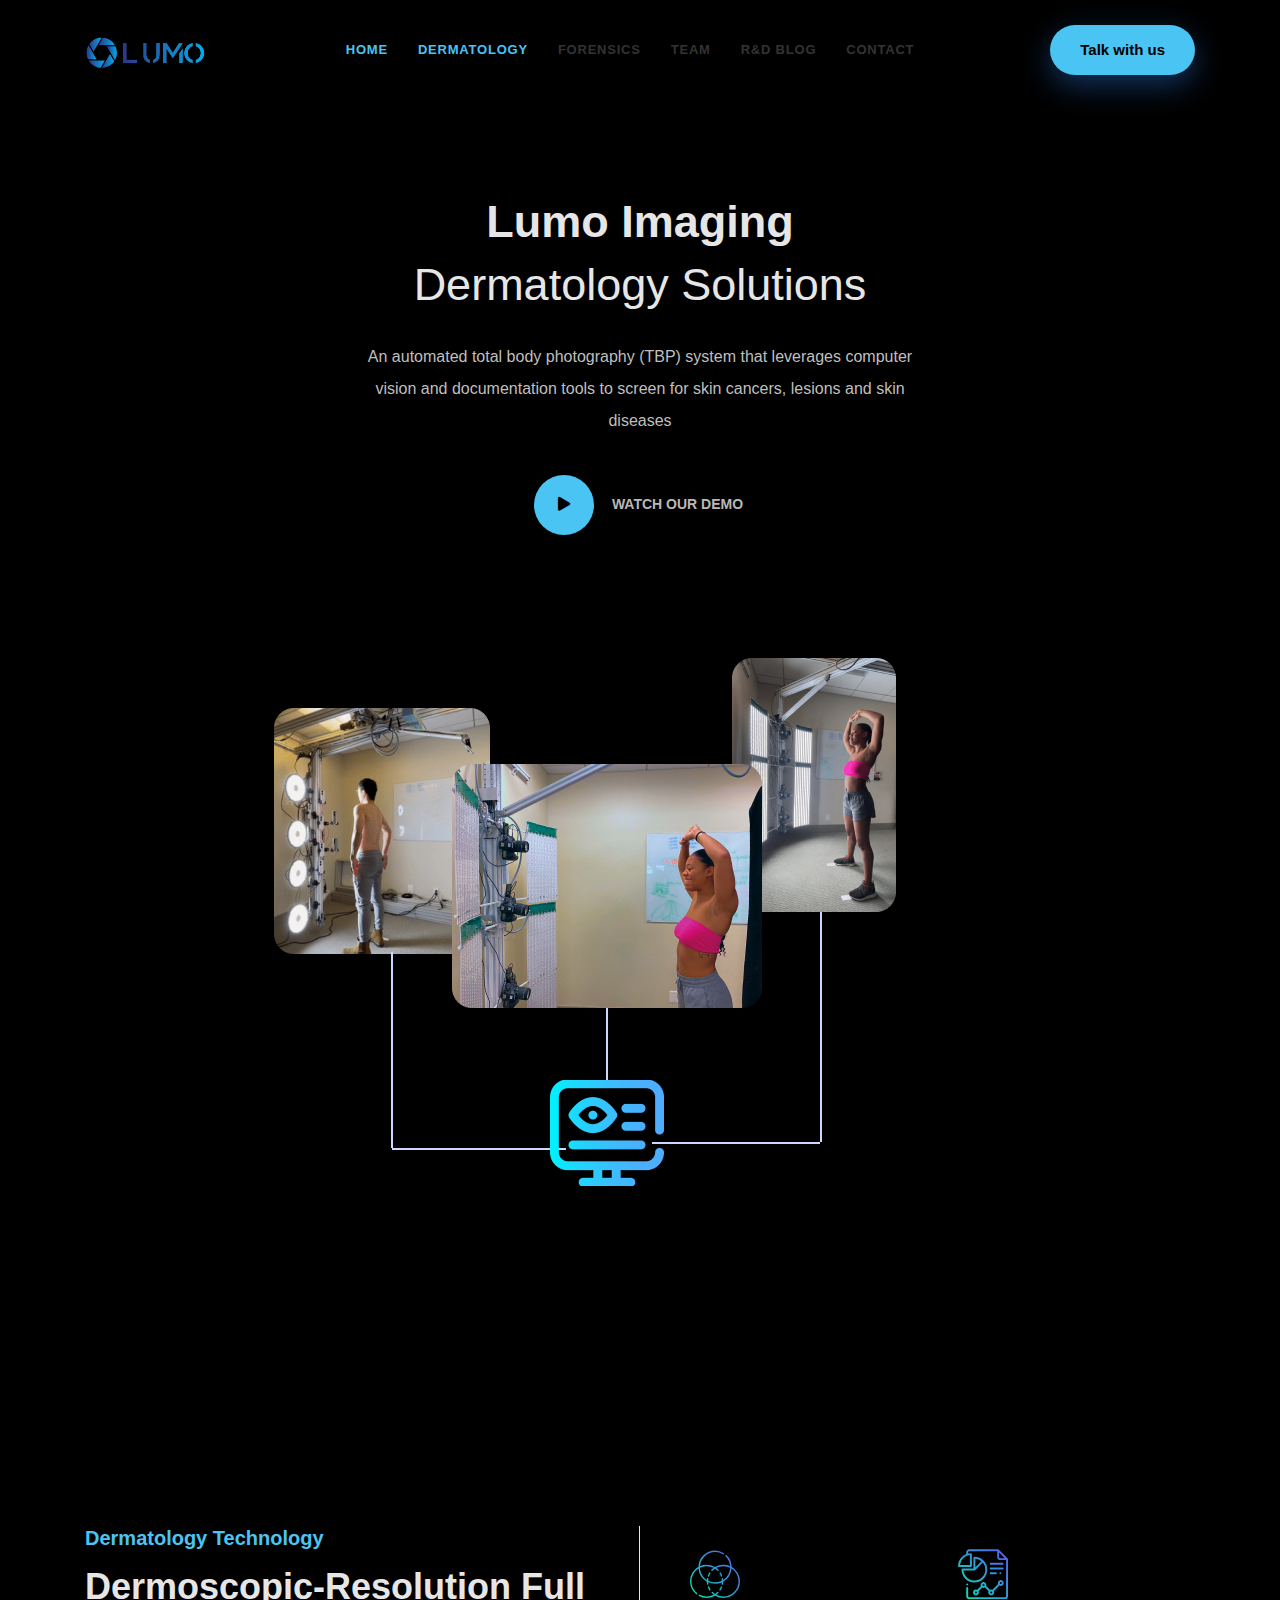
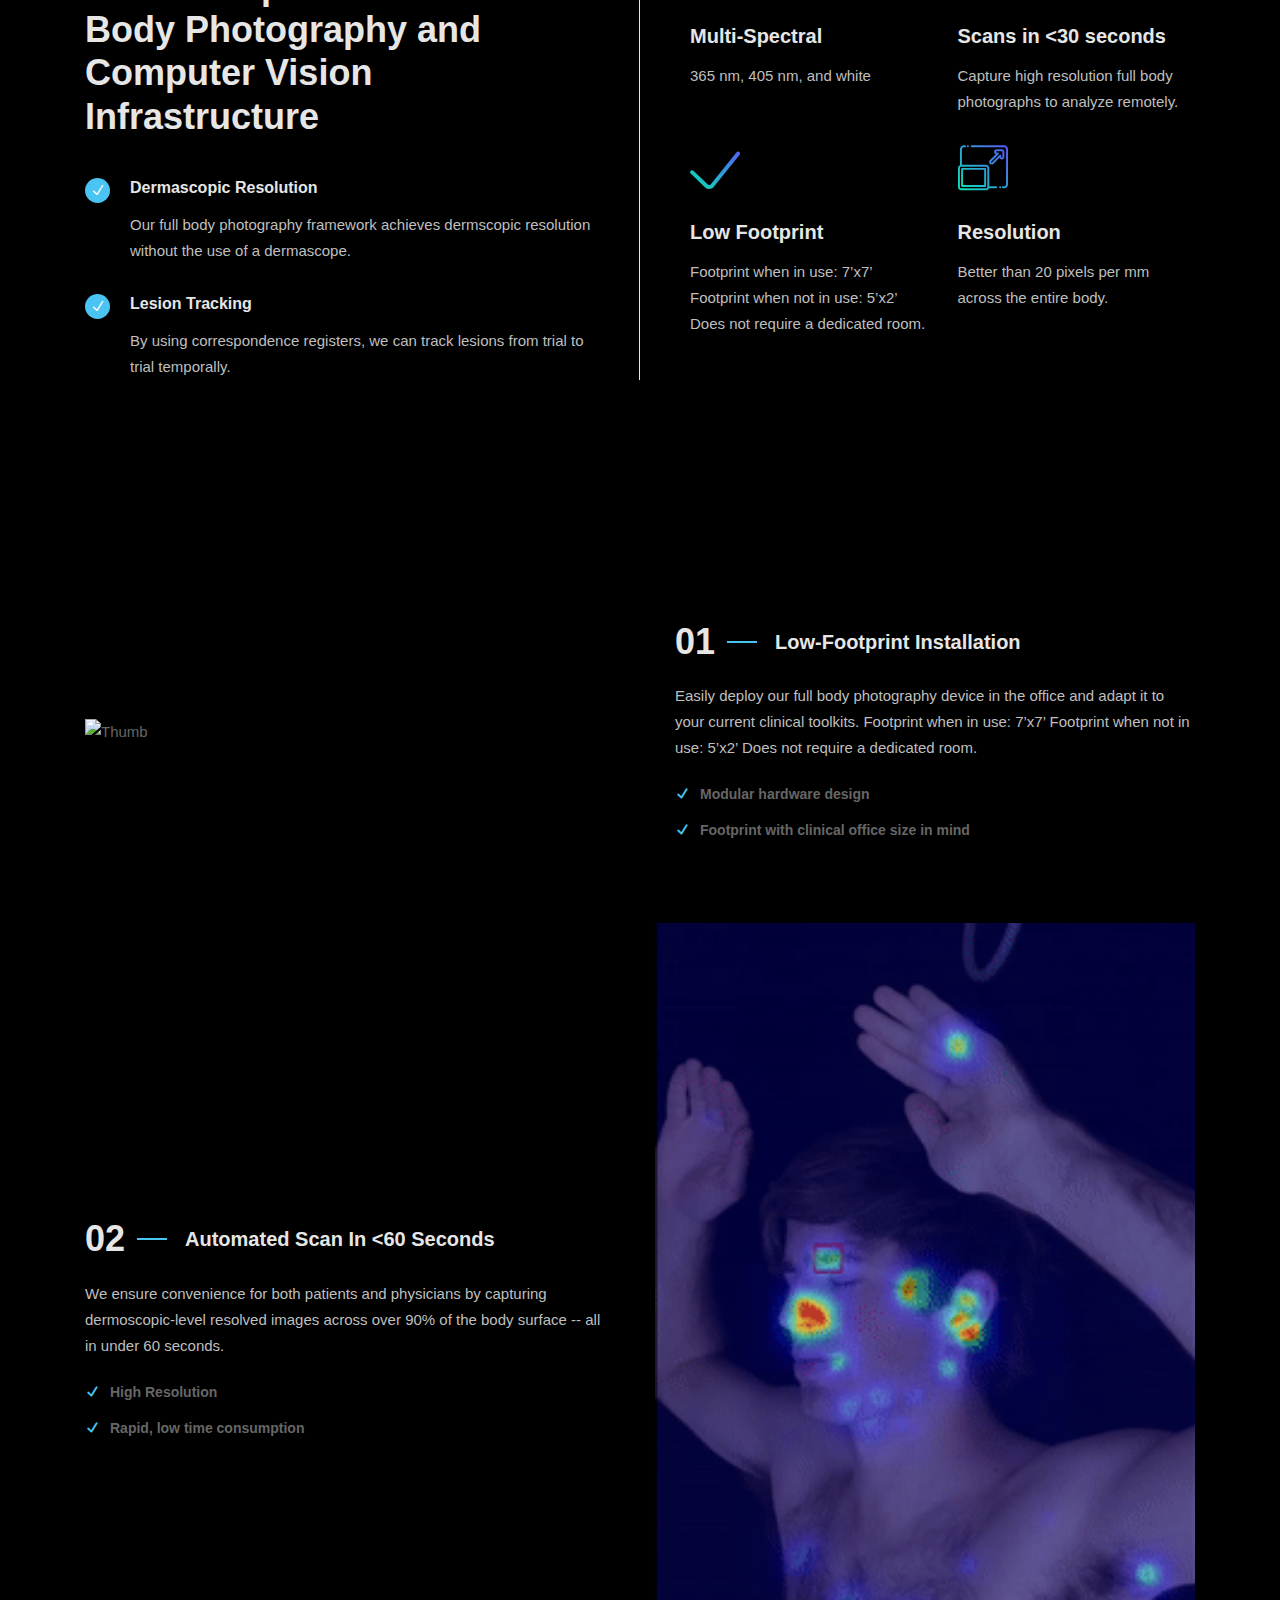
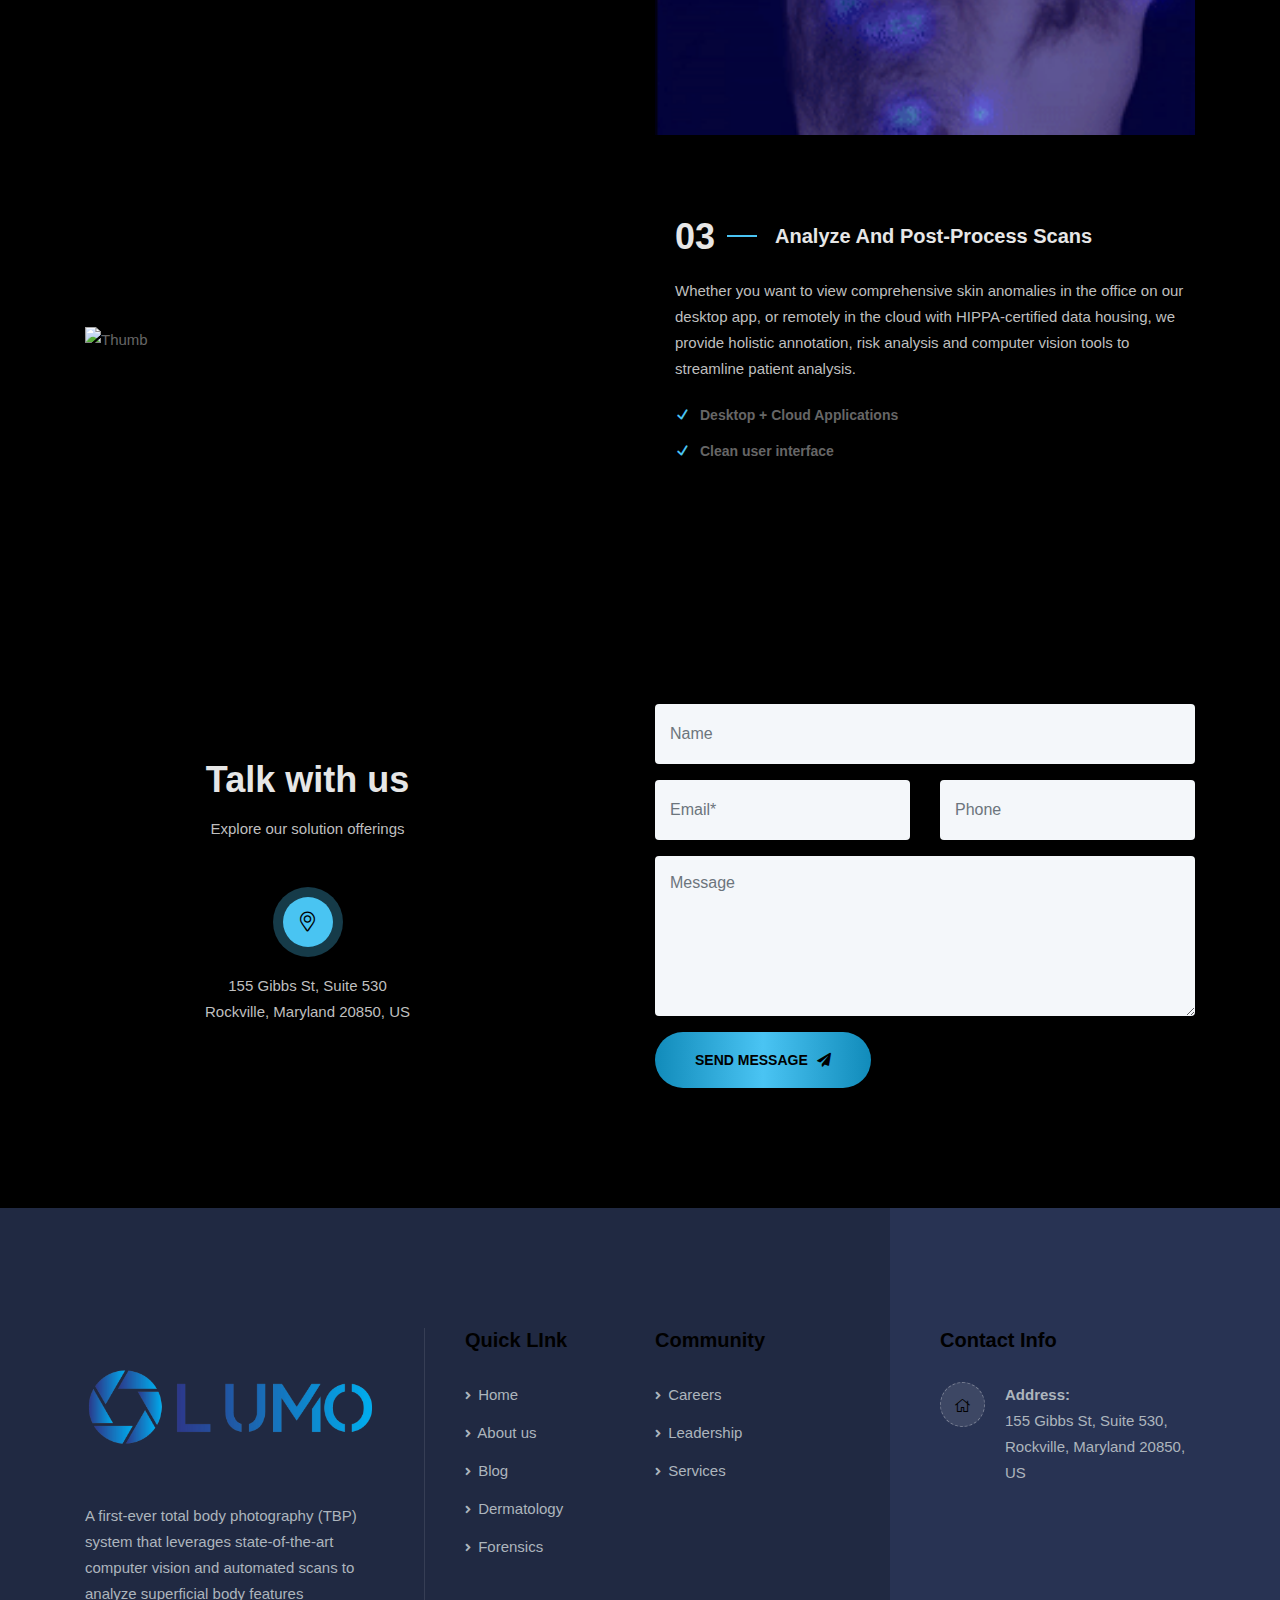
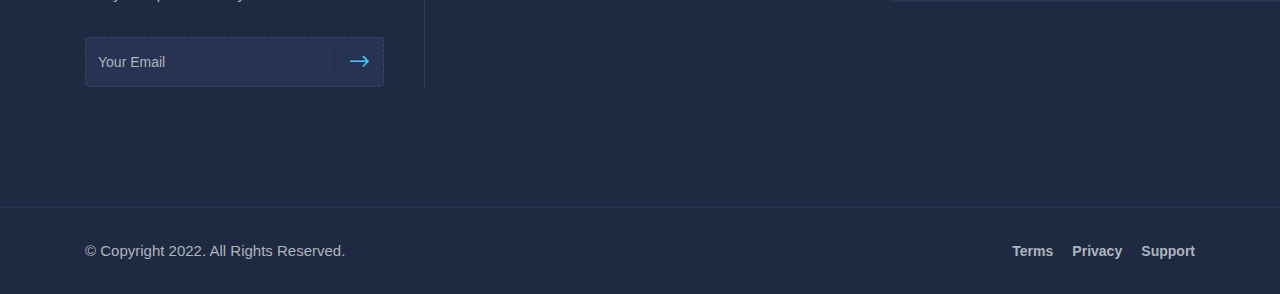
==== commit af3cdcf0: "black" ====
--- a/dermatology.html
+++ b/dermatology.html
@@ -13,7 +13,7 @@
 
     <!-- ========== Favicon Icon ========== -->
     <link rel="shortcut icon" href="assets/img/lumo-logo.png" type="image/x-icon">
-
+<link rel="stylesheet" href="https://use.typekit.net/iwu2ikk.css">
     <!-- ========== Start Stylesheet ========== -->
     <link href="assets/css/bootstrap.min.css" rel="stylesheet" />
     <link href="assets/css/font-awesome.min.css" rel="stylesheet" />
@@ -107,7 +107,7 @@
 
    <!-- Start Banner 
     ============================================= -->
-    <div class="banner-area bg-top text-capitalized text-center top-pad-80 auto-height" style="background-image: url(assets/img/shape/2.png);">
+    <div class="banner-area bg-top text-capitalized text-center top-pad-80 auto-height" style="background-image: url(assets/img/shappng);">
         <div class="container">
             <div class="content-box">
                 <div class="row align-center">
@@ -117,7 +117,7 @@
                             An automated total body photography (TBP) system that leverages computer vision and documentation tools to screen for skin cancers, lesions and skin diseases
                         </p>
                         <div class="button wow fadeInDown" data-wow-delay="700ms">
-                            <a href="https://www.youtube.com/watch?v=owhuBrGIOsE" class="popup-youtube video-btn"><i class="fas fa-play"></i>Watch our demo</a>
+                            <a href="" class="popup-youtube video-btn"><i class="fas fa-play"></i>Watch our demo</a>
                         </div>
                         
                     
--- a/assets/css/bootsnav.css
+++ b/assets/css/bootsnav.css
@@ -70,6 +70,7 @@
   margin-bottom: 20px;
   border: 1px solid transparent;
   padding: 0;
+   
 }
 
 .navbar-nav .dropdown-menu {
@@ -85,7 +86,7 @@
   font-size: 14px;
   text-align: left;
   list-style: none;
-  background-color: #fff;
+  background-color: black;
   -webkit-background-clip: padding-box;
   background-clip: padding-box;
   border: 1px solid #ccc;
@@ -131,16 +132,16 @@
 .nav > li > a:hover,
 .nav > li > a:focus {
   text-decoration: none;
-  background-color: #eee;
+  background-color: #000000;
 }
 
 .nav > li.disabled > a {
-  color: #777;
+  color: #b5b5b5;
 }
 
 .nav > li.disabled > a:hover,
 .nav > li.disabled > a:focus {
-  color: #777;
+  color: #b5b5b5;
   text-decoration: none;
   cursor: not-allowed;
   background-color: transparent;
@@ -149,7 +150,7 @@
 .nav .open > a,
 .nav .open > a:hover,
 .nav .open > a:focus {
-  background-color: #eee;
+  background-color: #000000;
   border-color: #337ab7;
 }
 
@@ -205,7 +206,7 @@
   height: 50px;
   width: 50px;
   background: #4ac4f3;
-  color: #ffffff;
+  color: #000000;
   border-radius: 50%;
 }
 
@@ -361,7 +362,7 @@
 }
 
 header nav.navbar.border.bootsnav.navbar-fixed.no-background ul li a::after {
-  background: #ffffff none repeat scroll 0 0;
+  background: #000000 none repeat scroll 0 0;
   bottom: -2px;
   content: "";
   height: 3px;
@@ -413,7 +414,7 @@
 .attr-nav > a.btn-theme.effect:focus {
   background: #4ac4f3 none repeat scroll 0 0;
   border: 2px solid #4ac4f3;
-  color: #ffffff !important;
+  color: #000000 !important;
 }
 
 nav.bootsnav.navbar-default.info-topbar.sticked ul li a {
@@ -603,7 +604,7 @@
 nav.bootsnav.navbar-sidebar.bg-dark ul.nav li.dropdown ul.dropdown-menu li a, 
 nav.bootsnav.navbar-sidebar.bg-dark ul.nav li.dropdown a, 
 nav.bootsnav.navbar-sidebar.bg-dark ul.nav li.dropdown h6 {
-  color: #cccccc;
+  color: #000000;
 }
 
 .attr-nav ul.cart-list li.total a {
@@ -611,16 +612,16 @@
   display: inline-block;
   font-weight: 600 !important;
   padding: 12px 15px;
-  color: #ffffff !important;
+  color: #000000 !important;
 }
 
 .attr-nav ul.cart-list li.total a:hover {
   background: #4ac4f3 none repeat scroll 0 0 !important;
-  color: #ffffff !important;
+  color: #000000 !important;
 }
 
 nav.navbar.bootsnav {
-  background-color: #fff;
+  background-color: #000000;
   border-radius: 0;
   border: none;
   box-shadow: 0 8px 25px 0 rgba(0, 0, 0, 0.04);
@@ -645,7 +646,7 @@
 }
 
 nav.navbar.bootsnav.bg-dark ul.nav > li > a {
-  color: #ffffff;
+  color: #000000;
 }
 
 nav.navbar.bootsnav ul.nav li.megamenu-fw > a:hover, 
@@ -739,7 +740,7 @@
 nav.bootsnav.navbar-full .navbar-collapse .wrap-full-menu {
   display: table-cell;
   vertical-align: middle;
-  background-color: #fff;
+  background-color: #000000;
   overflow: auto;
 }
 
@@ -792,7 +793,7 @@
   font-weight: 600;
   margin-left: 4px;
   background: #4ac4f3;
-  color: #ffffff;
+  color: #000000;
   border-radius: 5px;
 }
 
@@ -906,7 +907,7 @@
 
 .attr-nav > ul > li > a span.badge {
   background-color: #4ac4f3;
-  color: #ffffff;
+  color: #000000;
   height: 20px;
   line-height: 20px;
   margin-top: -5px;
@@ -1026,7 +1027,7 @@
 }
 
 .top-search {
-  background-color: #ffffff;
+  background-color: #000000;
   border: medium none;
   border-radius: 30px;
   box-shadow: 0 10px 40px -15px rgba(0, 0, 0, 0.5);
@@ -1089,7 +1090,7 @@
   padding: 50px;
   height: 100%;
   display: block;
-  background-color: #ffffff;
+  background-color: #000000;
   -webkit-transition: all 0.3s ease-in-out;
   -moz-transition: all 0.3s ease-in-out;
   -o-transition: all 0.3s ease-in-out;
@@ -1176,7 +1177,7 @@
 }
 
 .navbar .side .widget.social li a {
-  color: #ffffff;
+  color: #000000;
   display: inline-block;
   font-weight: 600;
   height: 40px;
@@ -1192,7 +1193,7 @@
 
 .navbar .side .widget.social li a:hover {
   background: #4ac4f3 none repeat scroll 0 0;
-  color: #ffffff;
+  color: #000000;
 }
 
 .navbar.color-yellow .side .widget.social li a:hover {
@@ -1335,7 +1336,7 @@
 
 .side .widget ul.link li a:focus, 
 .side .widget ul.link li a:hover {
-  color: #fff;
+  color: #000000;
   text-decoration: none;
 }
 
@@ -1367,7 +1368,7 @@
 
 nav.navbar.bootsnav .share.dark ul > li > a {
   background-color: #4ac4f3;
-  color: #ffffff;
+  color: #000000;
 }
 
 nav.navbar.bootsnav.color-yellow .share.dark ul > li > a {
@@ -1395,7 +1396,7 @@
 }
 
 nav.navbar.bootsnav.navbar-fixed.nav-box.no-background {
-  background: #ffffff none repeat scroll 0 0;
+  background: #000000 none repeat scroll 0 0;
   top: 50px;
   width: auto;
   left: 0;
@@ -1486,20 +1487,20 @@
   }
 
   .navbar.no-background .attr-nav.extra-color > ul > li > a {
-    color: #ffffff;
+    color: #000000;
   }
 
   .attr-nav.extra-color > ul > li.side-menu > a {
     display: inline-block;
     padding: 0 !important;
-    background: #ffffff;
+    background: #000000;
     color: #4ac4f3 !important;
     border-radius: 50%;
     height: 50px;
     width: 50px;
     text-align: center;
     line-height: 50px;
-    box-shadow: 0 0 10px #cccccc;
+    box-shadow: 0 0 10px #000000;
   }
 
   .cornflower-blue .attr-nav.extra-color > ul > li.side-menu > a {
@@ -1527,13 +1528,13 @@
     display: inline-block;
     padding: 0 !important;
     background: #1baaa0;
-    color: #ffffff !important;
+    color: #000000 !important;
     border-radius: 50%;
     height: 50px;
     width: 50px;
     text-align: center;
     line-height: 50px;
-    box-shadow: 0 0 10px #cccccc;
+    box-shadow: 0 0 10px #000000;
   }
 
   .eastern-blue .attr-nav.extra-color > ul > li > a {
@@ -1542,7 +1543,7 @@
 
 /* Custom */
   nav.navbar.navbar-default.bootsnav.navbar-fixed-light.no-background {
-    background: #ffffff;
+    background: #000000;
     box-shadow: 0 8px 25px 0 rgba(0, 0, 0, 0.04);
   }
 
@@ -1673,7 +1674,7 @@
   nav.navbar.bootsnav.active-full ul.nav > li > a.active,
     nav.navbar.bootsnav.active-full ul.nav > li > a:hover {
     background: #4ac4f3 none repeat scroll 0 0 !important;
-    color: #ffffff;
+    color: #000000;
   }
 
   nav.navbar.bootsnav.active-full.color-yellow ul.nav > li > a.active,
@@ -1682,7 +1683,7 @@
   }
 
   nav.navbar.bootsnav.active-full ul.nav > li.active > a:hover {
-    color: #ffffff;
+    color: #000000;
   }
 
   nav.navbar.bootsnav ul.nav > li > a:hover {
@@ -1714,8 +1715,8 @@
   }
 
   .social-links.sl-default a {
-    border: 1px solid #ffffff;
-    color: #ffffff;
+    border: 1px solid #000000;
+    color: #000000;
     display: inline-block;
     float: left;
     height: 30px;
@@ -1727,7 +1728,7 @@
   }
 
   nav.navbar.bootsnav li.dropdown ul.dropdown-menu {
-    background: #fff none repeat scroll 0 0;
+    background: #000000 none repeat scroll 0 0;
     border: 1px solid transparent;
     border-radius: 2px;
     box-shadow: 0 5px 50px 0 rgba(0, 0, 0, 0.15);
@@ -1924,12 +1925,12 @@
   nav.navbar.bootsnav.navbar-transparent.white .attr-nav > ul > li > a, 
   nav.navbar.bootsnav.navbar-transparent.white ul.nav > li > a, 
   nav.navbar.bootsnav.no-background.white ul.nav > li > a {
-    color: #fff;
+    color: #000000;
   }
 
   nav.navbar.bootsnav.navbar-transparent.dark .attr-nav > ul > li > a, 
   nav.navbar.bootsnav.navbar-transparent.dark ul.nav > li > a {
-    color: #eee;
+    color: #000000;
   }
 
   nav.navbar.bootsnav.navbar-fixed.navbar-transparent .logo-scrolled, 
@@ -1975,7 +1976,7 @@
   }
 
   .eastern-blue .attr-nav.attr-bg a {
-    color: #ffffff;
+    color: #000000;
   }
 
   nav.navbar.bootsnav.menu-center .container {
@@ -2109,15 +2110,15 @@
     overflow: hidden;
     left: 0;
     padding: 0 0 0 0 !important;
-    background: #fff;
-    -moz-box-shadow: 1px 0px 1px 0px #eee;
-    -webkit-box-shadow: 1px 0px 1px 0px #eee;
-    -o-box-shadow: 1px 0px 1px 0px #eee;
-    box-shadow: 1px 0px 1px 0px #eee;
+    background: #000000;
+    -moz-box-shadow: 1px 0px 1px 0px #000000;
+    -webkit-box-shadow: 1px 0px 1px 0px #000000;
+    -o-box-shadow: 1px 0px 1px 0px #000000;
+    box-shadow: 1px 0px 1px 0px #000000;
   }
 
   nav.bootsnav.navbar-sidebar.bg-dark {
-    background: #fff none repeat scroll 0 0;
+    background: #000000 none repeat scroll 0 0;
     -moz-box-shadow: 1px 0 6px 0 #040914;
     -webkit-box-shadow: 1px 0 6px 0 #040914;
     -o-box-shadow: 1px 0 6px 0 #040914;
@@ -2170,7 +2171,7 @@
   }
 
   nav.bootsnav.navbar-sidebar ul.nav > li {
-    border-bottom: 1px solid #eeeeee;
+    border-bottom: 1px solid #000000;
   }
 
   nav.bootsnav.navbar-sidebar.bg-dark ul.nav > li {
@@ -2182,7 +2183,7 @@
   }
 
   nav.bootsnav.navbar-sidebar.bg-dark ul.nav > li > a {
-    color: #ffffff;
+    color: #000000;
   }
 
   nav.bootsnav.navbar-sidebar ul.nav > li > a:hover {
@@ -2363,7 +2364,7 @@
   }
 
   nav.navbar.bootsnav.navbar-transparent.pad-top {
-    background: #ffffff none repeat scroll 0 0 !important;
+    background: #000000 none repeat scroll 0 0 !important;
     border-bottom: none !important;
     margin-top: 0 !important;
   }
@@ -2469,7 +2470,7 @@
 
   nav.navbar.shadow.navbar-inverse.bootsnav.navbar-transparent.dark, 
   nav.navbar.shadow.bootsnav.navbar-transparent.dark {
-    background-color: #ffffff !important;
+    background-color: #000000 !important;
     border-bottom: medium none navy;
   }
 
@@ -2482,7 +2483,7 @@
   }
 
   nav.navbar.bootsnav.no-background.wt-bar {
-    background-color: #ffffff;
+    background-color: #000000;
     margin: 0;
     position: relative;
     top: 0 !important;
@@ -2498,7 +2499,7 @@
   }
 
   nav.bg-dark.navbar.bootsnav .navbar-toggle {
-    color: #ffffff;
+    color: #000000;
   }
 
   nav.bg-dark.navbar.bootsnav ul.nav > li > a {
@@ -2536,7 +2537,7 @@
 
   nav.navbar.bootsnav .navbar-collapse.collapse.in,
   nav.navbar.bootsnav .navbar-collapse.collapse.show {
-    background: #ffffff none repeat scroll 0 0;
+    background: #000000 none repeat scroll 0 0;
     display: block;
     margin-bottom: 30px;
   }
@@ -2845,7 +2846,7 @@
     overflow-y: auto !important;
     overflow-x: hidden !important;
     display: block;
-    background: #fff;
+    background: #000000;
     z-index: 99;
     width: 280px;
     height: 100% !important;
@@ -2986,7 +2987,7 @@
   }
 
   nav.navbar.bootsnav.navbar-mobile ul.nav {
-    border-top: solid 1px #fff;
+    border-top: solid 1px #000000;
   }
 
   li.close-full-menu {
@@ -3022,7 +3023,7 @@
 }
 
 nav.navbar-transparent .attr-nav > ul > li.contact {
-  color: #ffffff;
+  color: #000000;
   margin-left: 0;
 }
 
@@ -3036,7 +3037,7 @@
 }
 
 nav.navbar-transparent .attr-nav > ul > li.contact i {
-  color: #ffffff;
+  color: #000000;
 }
 
 .attr-nav > ul > li > a {
@@ -3056,7 +3057,7 @@
 
 .attr-nav > ul > li.button > a {
     background: #4ac4f3;
-    color: #ffffff;
+    color: #000000;
     display: inline-block;
     padding: 12px 30px !important;
     border-radius: 30px;
@@ -3066,7 +3067,7 @@
 }
 
 .attr-nav.light > ul > li.button > a {
-  background: #ffffff;
+  background: #000000;
   color: #232323 !important;
   box-shadow: 0 0 10px #e7e7e7;
   font-weight: 700;
@@ -3089,7 +3090,7 @@
 .attr-nav.menu li:last-child a {
   background: #4ac4f3 none repeat scroll 0 0;
   border-radius: 30px;
-  color: #ffffff !important;
+  color: #000000 !important;
   padding: 5px 20px !important;
 }
 
@@ -3108,7 +3109,7 @@
 }
 
 nav.navbar.bootsnav.bg-dark .attr-nav > ul > li > a {
-  color: #ffffff;
+  color: #000000;
 }
 
 ul.cart-list > li.total > .btn {
@@ -3188,12 +3189,12 @@
   nav.navbar.bootsnav.navbar-transparent.white .attr-nav > ul > li > a, 
   nav.navbar.bootsnav.navbar-transparent.white ul.nav > li > a, 
   nav.navbar.bootsnav.no-background.white ul.nav > li > a {
-    color: #fff;
+    color: #000000;
   }
 
   nav.navbar.bootsnav.navbar-transparent.dark .attr-nav > ul > li > a, 
   nav.navbar.bootsnav.navbar-transparent.dark ul.nav > li > a {
-    color: #eee;
+    color: #000000;
   }
 }
 
@@ -3252,12 +3253,12 @@
 }
 
 nav.navbar.navbar-inverse ul.cart-list > li.total .pull-right {
-  color: #fff;
+  color: #000000;
 }
 
 nav.navbar.navbar-inverse.megamenu ul.dropdown-menu.megamenu-content .content ul.menu-col li a, 
 nav.navbar.navbar-inverse ul.nav > li > a {
-  color: #eee;
+  color: #000000;
 }
 
 nav.navbar.navbar-inverse ul.nav > li.dropdown > a {
@@ -3274,17 +3275,17 @@
 nav.navbar.navbar-inverse ul.nav .dropdown-menu h4, 
 nav.navbar.navbar-inverse ul.nav .dropdown-menu h5, 
 nav.navbar.navbar-inverse ul.nav .dropdown-menu h6 {
-  color: #fff;
+  color: #000000;
 }
 
 nav.navbar.navbar-inverse .form-control {
   background-color: #333;
   border-color: #303030;
-  color: #fff;
+  color: #000000;
 }
 
 nav.navbar.navbar-inverse .attr-nav > ul > li > a {
-  color: #eee;
+  color: #000000;
 }
 
 nav.navbar.navbar-inverse .attr-nav > ul > li.dropdown ul.dropdown-menu {
@@ -3296,7 +3297,7 @@
 
 nav.navbar.navbar-inverse ul.cart-list > li {
   border-bottom: solid 1px #303030;
-  color: #eee;
+  color: #000000;
 }
 
 nav.navbar.navbar-inverse ul.cart-list > li img {
@@ -3372,7 +3373,7 @@
   nav.navbar.navbar-inverse.navbar-transparent.dark .attr-nav > ul > li > a, 
   nav.navbar.navbar-inverse.navbar-transparent.dark ul.nav > li > a, 
   nav.navbar.navbar-inverse.no-background.white ul.nav > li > a {
-    color: #fff;
+    color: #000000;
   }
 
   nav.navbar.navbar-inverse.no-background.dark .attr-nav > ul > li > a, 
@@ -3385,7 +3386,7 @@
 
 @media (max-width: 992px) {
   nav.navbar.navbar-inverse .navbar-toggle {
-    color: #eee;
+    color: #000000;
     background-color: #222 !important;
   }
 
@@ -3401,7 +3402,7 @@
 
   nav.navbar.navbar-inverse .dropdown .megamenu-content .col-menu .title {
     border-bottom: solid 1px #303030;
-    color: #eee;
+    color: #000000;
   }
 
   nav.navbar.navbar-inverse .dropdown .megamenu-content .col-menu ul > li > a {
@@ -3430,7 +3431,7 @@
 
 @media (min-width: 1024px) {
   .bootsnav.navbar-full.no-background .navbar-toggle {
-    color: #fff;
+    color: #000000;
   }
 }
 
@@ -3500,7 +3501,7 @@
   font-size: 13px;
   letter-spacing: 0.06em;
   color: #232323;
-  box-shadow: 0 0 10px #cccccc;
+  box-shadow: 0 0 10px #000000;
   border-radius: 30px;
 }
 
--- a/style.css
+++ b/style.css
@@ -65,12 +65,12 @@
 }
 
 body {
-    font-family: 'Manrope', sans-serif;
+    font-family: ibm-plex-sans, sans-serif;
     font-size: 15px;
     font-weight: 400;
     line-height: 26px;
     overflow-x: hidden;
-    background-color: #ffffff;
+    background-color: black;
     color: #666666;
 }
 
@@ -79,12 +79,13 @@
 }
 
 h1, h2, h3, h4, h5, h6 {
-  color: #232323;
-  font-weight: normal;
+  color: #e6e6e6;
+ font-weight: 100;
   line-height: 1.2;
-  font-family: 'Manrope', sans-serif;
+   font-family: ibm-plex-sans,sans-serif;
   letter-spacing: 0;
   margin: 0;
+font-style: normal;
 }
 
 h1,h2,h3,h4,h5,h6 {
@@ -143,11 +144,11 @@
 }
 
 p {
-  color: #666666;
+  color: #bfbfbf;
   margin: 0 0 15px;
   text-transform: none;
-  font-weight: 400;
-  font-family: 'Roboto', sans-serif;
+  font-weight: 100;
+ font-family: ibm-plex-sans, sans-serif;
 }
 
 hr {
@@ -166,7 +167,7 @@
   color: #333;
   border: 1px solid #ededed;
   border-radius: inherit;
-  background-color: #f9f9f9;
+  background-color: black;
   font-size: 13px;
   line-height: 1.42857143;
 }
@@ -185,11 +186,11 @@
 a, a:active, a:focus, a:hover {
   outline: none;
   text-decoration: none;
-  color: #232323;
+  color: #b8b8b8;
 }
 
 a:hover {
-  color: #232323;
+  color: #b8b8b8;
 }
 
 a {
@@ -357,11 +358,11 @@
 }
 
 .bg-gray {
-  background-color: #edf5ff;
+  background-color: black;
 }
 
 .bg-light {
-  background-color: #ffffff;
+  background-color: black;
 }
 
 .bg-dark {
@@ -389,7 +390,7 @@
  .text-light h6, 
  .text-light p, 
  .text-light a {
-  color: #ffffff;
+  color: #000000;
 }
 
 .shadow {
@@ -522,7 +523,7 @@
 .btn.btn-gradient {
   position: relative;
   z-index: 1;
-  color: #ffffff !important;
+  color: #000000 !important;
 }
 
 .btn.btn-gradient::after {
@@ -536,7 +537,7 @@
   background-size: 300% 100%;
   text-transform: uppercase;
   display: inline-block;
-  color: #ffffff !important;
+  color: #000000 !important;
   background-color: #118bba;
   z-index: -1;
   transition: all 0.35s ease-in-out;
@@ -544,7 +545,7 @@
 .btn.btn-gradient:hover::after, 
 .btn.btn-gradient:active {
   background-position: -50% 0;
-  color: #ffffff;
+  color: #000000;
 }
 
 .btn-md i {
@@ -575,11 +576,11 @@
   border-radius: 50%;
   position: relative;
   margin-right: 20px;
-  color: #ffffff;
+  color: #000000;
 }
 
 .text-light .video-btn i {
-  background: #ffffff;
+  background: #000000;
   color: #4ac4f3;
 }
 
@@ -605,11 +606,11 @@
 }
 
 .text-light .video-btn i::after {
-    background: #ffffff repeat scroll 0 0;
+    background: #000000 repeat scroll 0 0;
 }
 
 .btn.btn-light.effect {
-  color: #232323;
+  color: #bfbfbf;
   border: 2px solid transparent;
   box-shadow: 0 10px 30px 0 rgb(44 130 237 / 40%);
   overflow: hidden;
@@ -624,14 +625,14 @@
   content: "";
   height: 100%;
   width: 100%;
-  background: #ffffff;
+  background: #000000;
   z-index: -1;
   transition: all 0.35s ease-in-out;
 }
 
 .btn.btn-light.effect:hover {
-  border: 2px solid #ffffff;
-  color: #ffffff;
+  border: 2px solid #000000;
+  color: #000000;
   background: transparent;
 }
 
@@ -640,7 +641,7 @@
 }
 
 .btn.btn-dark.effect {
-  color: #ffffff;
+  color: #000000;
   border: 2px solid transparent;
   box-shadow: 0 10px 30px 0 rgb(44 130 237 / 40%);
   overflow: hidden;
@@ -672,7 +673,7 @@
 }
 
 .btn-light.border {
-    background: #ffffff;
+    background: #000000;
     border: 2px solid #e7e7e7 !important;
 }
 
@@ -704,15 +705,15 @@
 }
 
 .btn-theme-border:hover {
-  color: #ffffff;
+  color: #000000;
 }
 
 .btn-light-border {
-  border: 2px solid #ffffff;
+  border: 2px solid #000000;
   overflow: hidden;
   position: relative;
   z-index: 1;
-  color: #ffffff;
+  color: #000000;
 }
 
 .btn-light-border::after {
@@ -722,7 +723,7 @@
   content: "";
   height: 100%;
   width: 0;
-  background: #ffffff;
+  background: #000000;
   z-index: -1;
   transition: all 0.35s ease-in-out;
 }
@@ -736,7 +737,7 @@
 }
 
 .btn-light-border:hover {
-  color: #232323;
+  color: #b8b8b8;
 }
 
 .btn-theme-effect {
@@ -744,7 +745,7 @@
   overflow: hidden;
   position: relative;
   z-index: 1;
-  color: #ffffff;
+  color: #000000;
 }
 
 .btn-theme-effect::after {
@@ -768,7 +769,7 @@
 }
 
 .btn-theme-effect:hover {
-  color: #232323;
+  color: #b0b0b0;
 }
 
 
@@ -836,7 +837,7 @@
 }
 
 .site-heading.light .devider {
-  background: #ffffff;
+  background: #000000;
 }
 
 .site-heading .devider:before {
@@ -878,7 +879,7 @@
   }
 
   .bg-gray.left-border::before {
-    background: #ffffff;
+    background: #000000;
   }
 }
 
@@ -933,7 +934,7 @@
   font-family: "Font Awesome 5 Pro";
   font-weight: 600;
   padding: 0 5px;
-  color: #ffffff;
+  color: #000000;
   display: none;
 }
 
@@ -955,7 +956,7 @@
   margin-top: -1px;
   position: absolute;
   top: 50%;
-  background: #ffffff;
+  background: #000000;
   width: 15px;
 }
 
@@ -967,7 +968,7 @@
 .breadcrumb-area .breadcrumb li {
   font-weight: 600;
   text-transform: uppercase;
-  color: #ffffff;
+  color: #000000;
   font-size: 14px;
 }
 
@@ -1183,7 +1184,7 @@
 
 .banner-area .carousel-control.shadow {
   background: transparent none repeat scroll 0 0;
-  color: #ffffff;
+  color: #000000;
   font-size: 20px;
   height: 50px;
   line-height: 50px;
@@ -1273,7 +1274,7 @@
 }
 
 .banner-area .carousel-indicators li.active {
-  border: 2px solid #ffffff;
+  border: 2px solid #000000;
 }
 
 .banner-area .carousel-indicators li::after {
@@ -1288,7 +1289,7 @@
   -moz-transform: translate(-50%, -50%);
   -ms-transform: translate(-50%, -50%);
   -o-transform: translate(-50%, -50%);
-  background: #ffffff;
+  background: #000000;
   -webkit-border-radius: 50%;
   -moz-border-radius: 50%;
   border-radius: 50%;
@@ -1307,6 +1308,7 @@
 .banner-area.bg-top {
     background-size: cover;
     background-position: bottom center;
+    background-color: black;
 }
 
 .banner-area.top-pad-80 {
@@ -1411,7 +1413,7 @@
 }
 
 .banner-area.bg-gradient {
-  background: linear-gradient(to bottom, #FFFFFF, #AFE6FB);
+  background: linear-gradient(to bottom, #000000, #AFE6FB);
 }
 
 
@@ -1504,7 +1506,7 @@
     content: "";
     height: 500px;
     width: 500px;
-    background: #ffffff;
+    background: #000000;
     z-index: -1;
     border-radius: 50%;
     opacity: 0.1;
@@ -1517,7 +1519,7 @@
     content: "";
     height: 600px;
     width: 600px;
-    background: #ffffff;
+    background: #000000;
     z-index: -1;
     border-radius: 50%;
     opacity: 0.07;
@@ -1531,7 +1533,7 @@
     right: 0;
     left: 0;
     height: 0;
-    border-right: 100vw solid #ffffff;
+    border-right: 100vw solid #000000;
     border-top: 300px solid transparent;
     width: 0;
     z-index: -1;
@@ -1560,7 +1562,7 @@
 .banner-area form {
     position: relative;
     max-width: 90%;
-    background: #ffffff;
+    background: #000000;
     box-shadow: 1px 4px 20px -2px rgb(0 0 0 / 10%);
     border-radius: 30px;
     margin-top: 35px;
@@ -1583,7 +1585,7 @@
     padding: 0 25px;
     border-radius: 30px;
     background: #4ac4f3;
-    color: #ffffff;
+    color: #000000;
     font-weight: 600;
 }
 
@@ -1739,7 +1741,7 @@
   display: block;
   width: 80px;
   height: 80px;
-  background: #ffffff repeat scroll 0 0;
+  background: #000000 repeat scroll 0 0;
   -webkit-border-radius: 50%;
   -moz-border-radius: 50%;
   border-radius: 50%;
@@ -1768,7 +1770,7 @@
   display: block;
   width: 80px;
   height: 80px;
-  background: #ffffff repeat scroll 0 0;
+  background: #000000 repeat scroll 0 0;
   -webkit-border-radius: 50%;
   -moz-border-radius: 50%;
   border-radius: 50%;
@@ -1815,7 +1817,7 @@
 }
 
 .video-play-button.theme i {
-  color: #ffffff;
+  color: #000000;
 }
 
 .video-play-button.relative {
@@ -2191,7 +2193,7 @@
     display: block;
     text-transform: uppercase;
     font-weight: 700;
-    color: #232323;
+    color: #bfbfbf;
 }
 
 @media only screen and (min-width: 1100px) {
@@ -2202,7 +2204,7 @@
       content: "";
       height: 100%;
       width: 70px;
-      background: #ffffff;
+      background: #000000;
       z-index: 9;
   }
 }
@@ -2259,7 +2261,7 @@
 }
 
 .features-area .features-box .item {
-    background: #ffffff;
+    background: #000000;
     padding: 60px 37px;
     box-shadow: 1px 4px 20px -2px rgb(0 0 0 / 10%);
     border-radius: 7px;
@@ -2316,7 +2318,7 @@
 
 .features-area .features-box .single-item .item:hover p,
 .features-area .features-box .single-item .item:hover h4 {
-  color: #ffffff;
+  color: #000000;
 }
 
 .features-area .features-box .item .icon {
@@ -2324,7 +2326,7 @@
     height: 80px;
     width: 80px;
     line-height: 80px;
-    background: #ffffff;
+    background: #000000;
     box-shadow: 0 10px 30px 0 rgb(44 130 237 / 40%);
     border-radius: 8px;
     text-align: center;
@@ -2362,7 +2364,7 @@
     display: inline-block;
     margin: 0 10px;
     font-weight: 600;
-    color: #232323;
+    color: #b8b8b8;
     text-transform: uppercase;
     font-size: 13px;
 }
@@ -2403,7 +2405,7 @@
   -webkit-border-radius: 50%;
   -moz-border-radius: 50%;
   border-radius: 50%;
-  background: #ffffff;
+  background: #000000;
   position: relative;
   z-index: 1;
   border: 2px solid #e7e7e7;
@@ -2489,7 +2491,7 @@
 
 .advanced-features-area .af-items .item {
     padding: 60px 30px;
-    background: #ffffff;
+    background: #000000;
     box-shadow: 1px 4px 20px -2px rgb(0 0 0 / 10%);
     border-radius: 8px;
     transition: all 0.35s ease-in-out;
@@ -2588,7 +2590,7 @@
     display: inline-block;
     font-size: 50px;
     margin-bottom: 30px;
-    color: #232323;
+    color: #b8b8b8;
     position: relative;
     z-index: 1;
 }
@@ -2704,7 +2706,7 @@
 }
 
 .process-area.bg-gray .info li h4 span {
-    background: #ffffff;
+    background: #000000;
 }
 
 .process-area .info li h4 span::after {
@@ -2718,7 +2720,7 @@
 }
 
 .process-area.bg-gray .info li h4 span::after {
-    border-right: 12px solid #ffffff;
+    border-right: 12px solid #000000;
 }
 
 .process-area .info li p {
@@ -2744,7 +2746,7 @@
     display: inline-block;
     font-size: 45px;
     margin-right: 25px;
-    background: #ffffff;
+    background: #000000;
     padding-bottom: 20px;
 }
 
@@ -2796,7 +2798,7 @@
     content: "";
     height: 400px;
     width: 400px;
-    background: #ffffff;
+    background: #000000;
     z-index: -1;
     transform: translate(-50%, -50%);
     border-radius: 50%;
@@ -2809,7 +2811,7 @@
     content: "";
     height: 500px;
     width: 500px;
-    background: #ffffff;
+    background: #000000;
     z-index: -1;
     transform: translate(-50%, -50%);
     border-radius: 50%;
@@ -2836,7 +2838,7 @@
     align-items: center;
     font-size: 50px;
     font-weight: 700;
-    color: #232323;
+    color: #b8b8b8;
     line-height: 1;
     margin-bottom: 5px;
 }
@@ -2848,7 +2850,7 @@
 
 .choose-us-area .medium {
     font-weight: 600;
-    color: #232323;
+    color: #b8b8b8;
     text-align: right;
     float: right;
 }
@@ -2922,7 +2924,7 @@
 
 .choose-us-area .progress-box .progress {
     height: 8px;
-    background: #ffffff;
+    background: #000000;
     overflow: inherit;
     box-shadow: 0 0 10px #cccccc;
 }
@@ -2938,7 +2940,7 @@
     position: absolute;
     right: 0;
     top: -33px;
-    color: #232323;
+    color: #b8b8b8;
     z-index: 9;
     opacity: 1;
     font-size: 16px;
@@ -2969,7 +2971,7 @@
 .fun-factor-area .fun-fact .timer {
     font-size: 36px;
     font-weight: 800;
-    color: #ffffff;
+    color: #000000;
 }
 
 .fun-factor-area .fun-fact .medium {
@@ -2992,7 +2994,7 @@
     transform: translateX(-50%);
     font-size: 80px;
     opacity: 0.2;
-    color: #ffffff;
+    color: #000000;
 }
 
 /* ============================================================== 
@@ -3027,7 +3029,7 @@
     content: "";
     height: 350px;
     width: 100%;
-    background: #ffffff;
+    background: #000000;
     z-index: -1;
 }
 
@@ -3042,7 +3044,7 @@
 
 .overview-area .item .content {
     left: 50px;
-    background: #ffffff;
+    background: #000000;
     border-radius: 8px;
     right: 50px;
     align-items: center;
@@ -3052,7 +3054,7 @@
 .overview-area .item img {
     box-shadow: 0 0 10px #cccccc;
     padding: 10px;
-    background: #ffffff;
+    background: #000000;
 }
 
 .overview-area .item .content h4 {
@@ -3095,7 +3097,7 @@
   -webkit-border-radius: 50%;
   -moz-border-radius: 50%;
   border-radius: 50%;
-  background: #ffffff;
+  background: #000000;
   position: relative;
   z-index: 1;
   border: 2px solid #e7e7e7;
@@ -3129,7 +3131,7 @@
 .center-tabs .nav-tabs {
     margin-bottom: 60px !important;
     text-align: center;
-    border-bottom: 2px solid #e7e7e7;
+    border-bottom: 2px solid #b8b8b8;
 }
 
 .center-tabs .nav-tabs li {
@@ -3192,7 +3194,7 @@
 }
 
 .tab-overview-area .center-tabs img {
-    background: #ffffff;
+    background: #000000;
     box-shadow: 0 0 10px #cccccc;
     border-radius: 10px;
 }
@@ -3380,13 +3382,13 @@
     align-items: center;
     font-size: 50px;
     font-weight: 700;
-    color: #232323;
+    color: #b8b8b8;
     line-height: 1;
     margin-bottom: 5px;
 }
 
 .text-light ul.achivement li .counter {
-    color: #ffffff;
+    color: #000000;
 }
 
 ul.achivement li .counter .operator {
@@ -3396,13 +3398,13 @@
 
 ul.achivement li .medium {
     font-weight: 600;
-    color: #232323;
+    color: #b8b8b8;
     text-align: right;
     float: right;
 }
 
 .text-light ul.achivement li .medium {
-    color: #ffffff;
+    color: #000000;
 }
 
 /* ============================================================== 
@@ -3443,16 +3445,16 @@
 }
 
 .subscribe-area form input::-webkit-input-placeholder { /* Chrome/Opera/Safari */
-  color: #232323;
+  color: #b8b8b8;
 }
 .subscribe-area form input::-moz-placeholder { /* Firefox 19+ */
-  color: #232323;
+  color: #b8b8b8;
 }
 .subscribe-area form input:-ms-input-placeholder { /* IE 10+ */
-  color: #232323;
+  color: #b8b8b8;
 }
 .subscribe-area form input:-moz-placeholder { /* Firefox 18- */
-  color: #232323;
+  color: #b8b8b8;
 }
 
 .subscribe-area form button {
@@ -3466,7 +3468,7 @@
     padding: 0 25px;
     text-transform: capitalize;
     font-weight: 600;
-    color: #ffffff;
+    color: #000000;
 }
 
 .subscribe-area form button i {
@@ -3570,7 +3572,7 @@
     box-shadow: 1px 4px 20px -2px rgb(0 0 0 / 10%);
     height: 180px;
     border-radius: 20px;
-    background: #ffffff;
+    background: #000000;
     padding: 5px;
 }
 
@@ -3597,7 +3599,7 @@
     line-height: 60px;
     text-align: center;
     background: #4ac4f3;
-    color: #ffffff;
+    color: #000000;
     font-size: 30px;
     border-radius: 5px;
     font-weight: 500;
@@ -3645,6 +3647,7 @@
 
 .team-area .fixed-shape {
     top: -120px;
+    background-color: black;
 }
 
 .team-area .team-items .single-item {
@@ -3654,7 +3657,7 @@
 .team-area .team-items .thumb {
     position: relative;
     padding: 10px;
-    background: #ffffff;
+    background: #000000;
     border-radius: 8px;
     box-shadow: 0 0 10px #cccccc;
 }
@@ -3723,10 +3726,10 @@
     align-items: center;
     width: 45px;
     height: 45px;
-    color: #ffffff;
+    color: #000000;
     background: linear-gradient(45deg,#02ebad 0%,#5a57fb 100%);
     border-radius: 10px;
-    box-shadow: 0px 0px 0px 5px #ffffff;
+    box-shadow: 0px 0px 0px 5px #000000;
     cursor: pointer;
     transition: .3s ease;
     transform: rotate(45deg);
@@ -3747,7 +3750,7 @@
 }
 
 .team-area .team-items .thumb .social a {
-  color: #ffffff;
+  color: #000000;
   font-weight: 300;
 }
 
@@ -3817,7 +3820,7 @@
     border-radius: 50%;
     box-shadow: 0 0 10px #cccccc;
     padding: 15px;
-    background: #ffffff;
+    background: #000000;
 }
 
 .testimonial-carousel .item .thumb::after {
@@ -3830,7 +3833,7 @@
     height: 50px;
     width: 50px;
     line-height: 50px;
-    background: #ffffff;
+    background: #000000;
     text-align: center;
     border-radius: 50%;
     color: #4ac4f3;
@@ -3886,7 +3889,7 @@
 .testimonials-area .testimonial-items .testimonial-carousel .owl-nav .owl-next {
     padding: 0;
     background: transparent;
-    color: #232323;
+    color: #b8b8b8;
     font-size: 30px;
 }
 
@@ -3926,7 +3929,7 @@
 .pricing-area .single-item:nth-child(2) .pricing-item h2,
 .pricing-area .single-item:nth-child(2) .pricing-item h2 sub,
 .pricing-area .single-item:nth-child(2) .pricing-item h2 sup {
-  color: #ffffff !important;
+  color: #000000 !important;
 }
 
 .pricing-area .pricing-item ul {
@@ -4042,7 +4045,7 @@
 }
 
 .blog-area .item {
-    background: #ffffff;
+    background: #000000;
     margin-bottom: 30px;
     box-shadow: 1px 4px 20px -2px rgb(0 0 0 / 10%);
     border-radius: 8px;
@@ -4081,9 +4084,9 @@
 
 .blog-area .item .date {
     display: inline-block;
-    background: #ffffff;
+    background: #000000;
     padding: 5px 25px;
-    color: #232323;
+    color: #b8b8b8;
     text-transform: uppercase;
     font-size: 24px;
     font-weight: 700;
@@ -4100,7 +4103,7 @@
     display: block;
     font-size: 14px;
     background: #4ac4f3;
-    color: #ffffff;
+    color: #000000;
     padding: 0 19px;
     border-radius: 0 0 8px 8px;
     min-width: 70px;
@@ -4182,7 +4185,7 @@
   border-radius: 5px;
   margin: 0 2px;
   margin-top: 5px;
-  color: #232323;
+  color: #b8b8b8;
   font-weight: 800;
 }
 
@@ -4245,7 +4248,7 @@
 .blog-area .sidebar button[type="submit"] {
   background: #4ac4f3;
   border: medium none;
-  color: #ffffff;
+  color: #000000;
   font-weight: 500;
   letter-spacing: 1px;
   min-height: 50px;
@@ -4307,7 +4310,7 @@
     min-width: 40px;
     padding: 3px;
     text-align: center;
-    color: #232323;
+    color: #b8b8b8;
     border-radius: 30px;
 }
 
@@ -4331,7 +4334,7 @@
 }
 
 .sidebar-item.recent-post li a {
-  color: #232323;
+  color: #b8b8b8;
   display: block;
   font-weight: 700;
 }
@@ -4487,7 +4490,7 @@
 .sidebar-item.social-sidebar li a {
   background: #002359 none repeat scroll 0 0;
   border: medium none;
-  color: #ffffff;
+  color: #000000;
   display: inline-block;
   height: 50px;
   line-height: 54px;
@@ -4498,7 +4501,7 @@
 }
 
 .sidebar-item.social-sidebar li a:hover {
-  color: #ffffff !important;
+  color: #000000 !important;
 }
 
 .sidebar-item.social-sidebar li.facebook a {
@@ -4570,17 +4573,17 @@
 }
 
 .blog-area .sidebar .sidebar-item.add-banner .sidebar-info h4 {
-  color: #ffffff;
+  color: #000000;
   font-weight: 700;
 }
 
 .blog-area .sidebar .sidebar-item.add-banner .sidebar-info p {
-  color: #ffffff;
+  color: #000000;
 }
 
 .blog-area .sidebar .sidebar-item.add-banner .sidebar-info a {
   display: inline-block;
-  color: #ffffff;
+  color: #000000;
   border: 1px dashed rgba(255, 255, 255, 0.7);
   padding: 10px 25px;
   margin-top: 9px;
@@ -4593,7 +4596,7 @@
 /* Blog Single */
 .blog-area.single .item .content-box span {
   background: #4ac4f3 none repeat scroll 0 0;
-  color: #ffffff;
+  color: #000000;
   display: inline-block;
   font-weight: 600;
   letter-spacing: 1px;
@@ -4628,7 +4631,7 @@
 
 .blog-area .blog-items .info > ul li {
   margin-bottom: 5px;
-  color: #232323;
+  color: #b8b8b8;
   position: relative;
   z-index: 1;
   padding-left: 15px;
@@ -4663,7 +4666,7 @@
     margin-top: 30px;
     margin-bottom: 30px;
     padding-left: 85px;
-    color: #232323;
+    color: #b8b8b8;
     font-weight: 500;
     line-height: 32px;
     background: #fafafa;
@@ -4909,7 +4912,7 @@
 .comments-list .commen-item .content .reply a {
     font-size: 14px;
     background: #0a1015;
-    color: #ffffff;
+    color: #000000;
     display: inline-block;
     padding: 8px;
 }
@@ -4961,7 +4964,7 @@
     font-size: 12px;
     margin-top: 5px;
     padding: 1px 15px;
-    background: #ffffff;
+    background: #000000;
     text-transform: capitalize;
     font-weight: 700;
     border-radius: 5px;
@@ -5033,7 +5036,7 @@
 }
 
 .comments-form button:hover {
-  color: #ffffff;
+  color: #000000;
 }
 
 .comments-form .title h2, 
@@ -5133,7 +5136,7 @@
     background: #4ac4f3;
     text-align: center;
     border-radius: 50%;
-    color: #ffffff;
+    color: #000000;
     margin-bottom: 26px;
     position: relative;
     z-index: 1;
@@ -5192,7 +5195,7 @@
 
 .contact-area .contact-forms button:hover {
   background: #4ac4f3;
-  color: #ffffff;
+  color: #000000;
 }
 
 .contact-area .contact-forms button i {
@@ -5213,12 +5216,12 @@
 }
 
 .contact-area .form-box button {
-    font-family: 'Manrope', sans-serif;
+    font-family: ibm-plex-sans, sans-serif;
     display: inline-block;
     background: linear-gradient(to right, #118bba, #4ac4f3, #118bba);
     padding: 15px 40px;
     border-radius: 30px;
-    color: #ffffff;
+    color: #000000;
     text-transform: uppercase;
     font-size: 14px;
     font-weight: 700;
@@ -5286,7 +5289,7 @@
     width: 50px;
     border-radius: 50%;
     background: #4ac4f3;
-    color: #ffffff;
+    color: #000000;
 }
 
 
@@ -5305,7 +5308,7 @@
 }
 
 .svg-shape svg.light {
-  fill: #ffffff;
+  fill: #000000;
 }
 
 .svg-shape svg.theme {
@@ -5371,7 +5374,7 @@
 
 footer .f-items .f-item form input {
     background: #283353;
-    color: #ffffff;
+    color: #000000;
     border: 1px dashed rgba(255, 255, 255, 0.1);
     font-size: 14px;
 }
@@ -5410,7 +5413,7 @@
     width: 1px;
     margin-top: -15px;
     opacity: 0.1;
-    border-left: 1px solid #ffffff;
+    border-left: 1px solid #000000;
 }
 
 footer .f-items .f-item.about {
@@ -5428,7 +5431,7 @@
 }
 
 footer .f-items .f-item.link li a:hover {
-    color: #ffffff;
+    color: #000000;
     margin-left: 10px;
 }
 
@@ -5455,7 +5458,7 @@
     border-radius: 50%;
     margin-right: 20px;
     background: rgba(255, 255, 255, 0.1);
-    color: #ffffff;
+    color: #000000;
     border: 1px dashed rgba(255, 255, 255, 0.3);
     font-weight: 300;
 }
@@ -5497,7 +5500,7 @@
 }
 
 footer.bg-dark .footer-bottom a:hover {
-  color: #ffffff;
+  color: #000000;
 }
 
 
